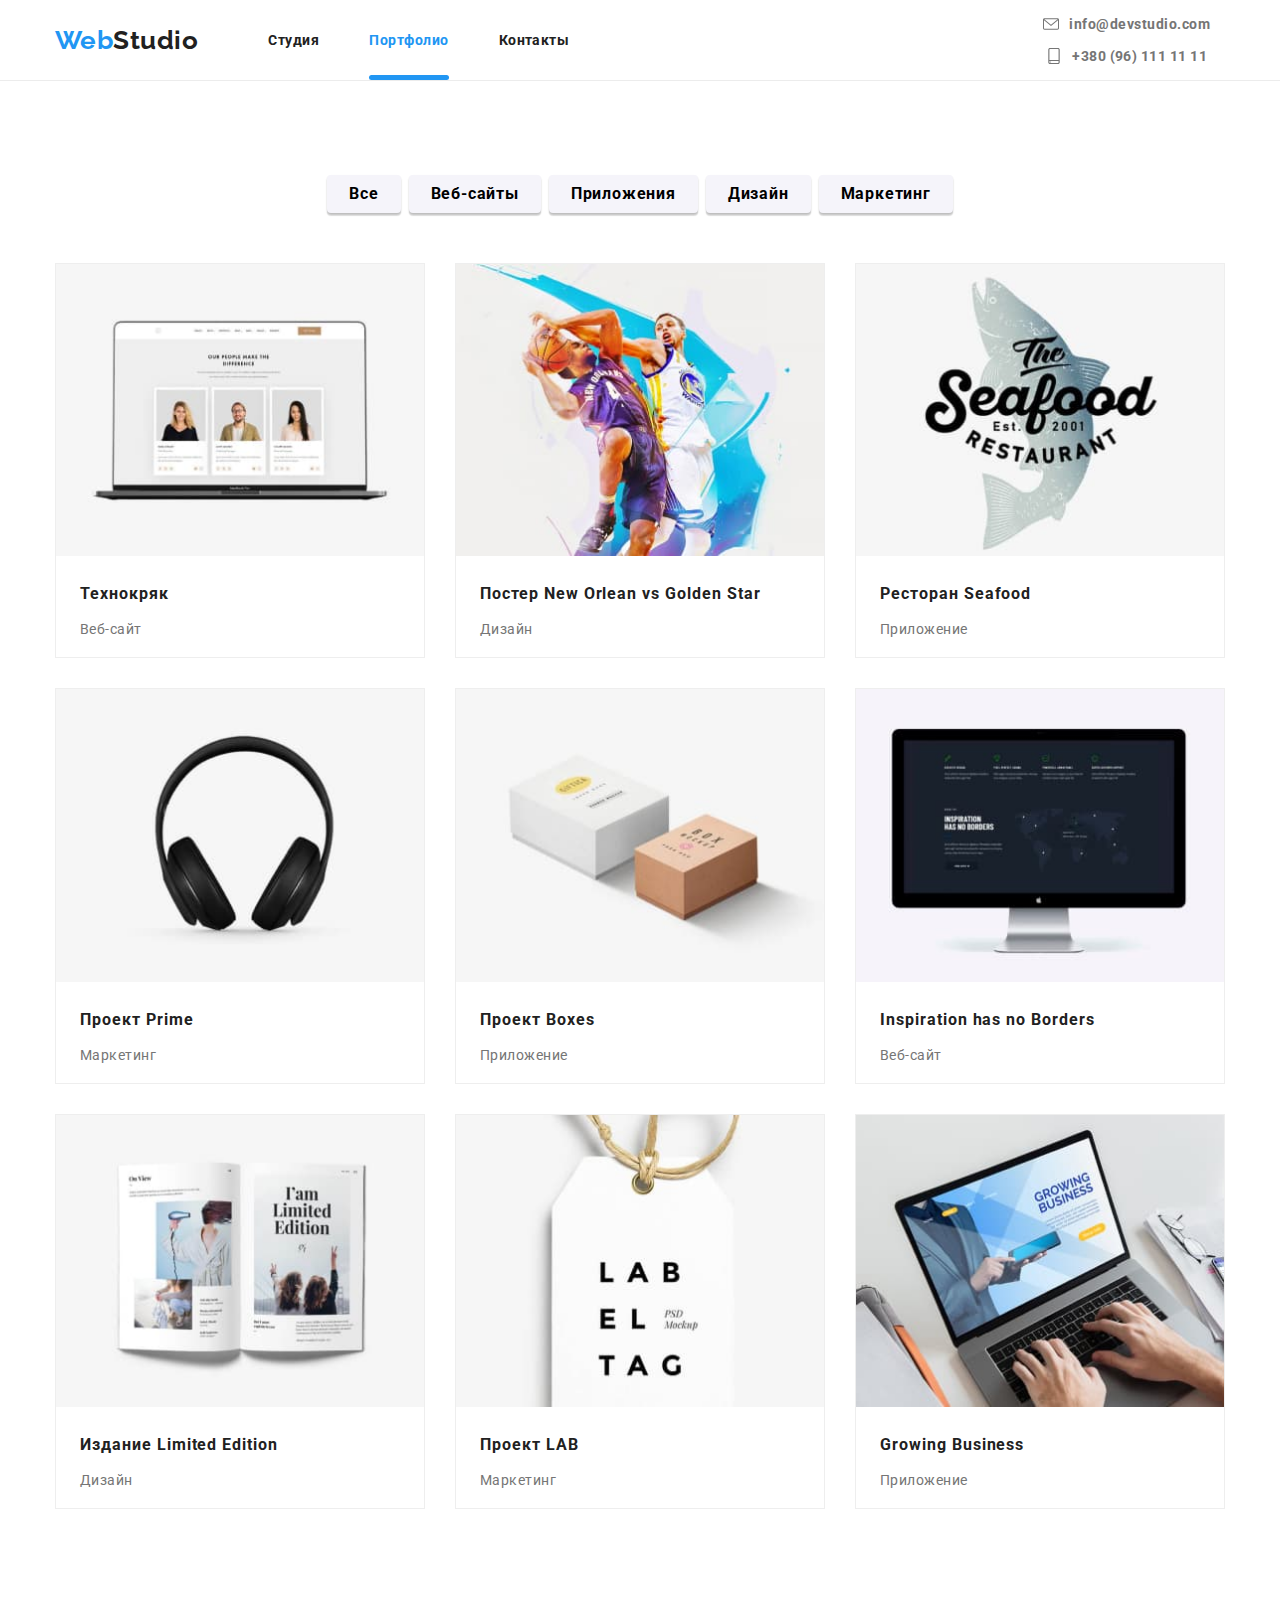
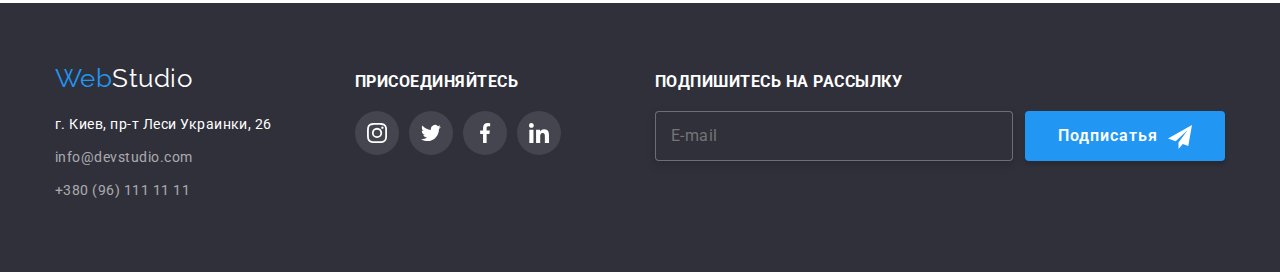
==== portfolio.html @ 786fae7a "footer done" ====
<!DOCTYPE html>
<html lang="ru">
<head>
    <meta charset="UTF-8">
    <meta name="viewport" content="width=device-width, initial-scale=1.0" />
    <link href="https://fonts.googleapis.com/css2?family=Roboto:wght@400;600&display=swap" rel="stylesheet">
    <link href="https://fonts.googleapis.com/css2?family=Raleway:wght@700&display=swap" rel="stylesheet">
    <link rel="stylesheet" href="./css/main.min.css">
    <title>Web Studio</title>
</head>

<body>
    <header>
        <div class="wrapper-in-header container">
            <nav class="top">
                <a class="logo" href="./index.html" aria-label="Главная страница"><span>Web</span> Studio</a>
                <div class="header-menu-wrapper">
                    <ul class="top-nav-ul">
                        <li><a href="./index.html" class="hover-effect menu-hover-underline">Студия</a></li>
                        <li><a href="#" class="active-page hover-effect">Портфолио</a></li>
                        <li><a href="#" class="hover-effect menu-hover-underline">Контакты</a></li>
                    </ul>
                    <address class="addres-header">
                        <ul class="contact">
                            <li>
                                <a href="mailto:info@devstudio.com" class="hover-effect" aria-label="e-mail">
                                    <svg class="address-icon">
                                        <use href="./images/sprite.svg#envelope"></use>
                                    </svg>
                                    <span>info@devstudio.com</span>
                                </a>
                            </li>
                            <li>
                                <a href="tel:+380961111111" class="hover-effect" aria-label="Телефон">
                                    <svg class="address-icon">
                                        <use href="./images/sprite.svg#smartphone"></use>
                                    </svg>
                                    <span>+380 (96) 111 11 11</span>
                                </a>
                            </li>
                        </ul>
                    </address>
                </div>
                <button class="menu-close">
                    <svg width="40" height="40" class="link-icon">
                        <use href="./images/sprite.svg#menu-burger-close"></use>
                    </svg>
                </button>
            </nav>
        </div>
    </header>
    <main>
        <section class="section portfolio">
            <div class="container">
                <h1 class="hidden-header-h">Портфолио</h1>
                <ul class="btn-group">
                    <li><button type="button">Все</button></li>
                    <li><button type="button">Веб-сайты</button></li>
                    <li><button type="button">Приложения</button></li>
                    <li><button type="button">Дизайн</button></li>
                    <li><button type="button">Маркетинг</button></li>
                </ul>
                <ul class="ul-portfolio">
                    <li class="portfolio-item">
                        <a href="#" class="portfolio-item-link" aria-label="Ноутбук Технокряк">
                            <div class="wrapper-for-img-hover-text">
                                <p class="hover-text">
                                    Технокряк это современная площадка распространения коронавируса.
                                    Компании используют эту платформу для цифрового шпионажа и атак
                                    на защищённые сервера конкурентов.
                                </p>
                                <img src="./images/portfolio/project1.jpg" alt="Ноутбук Технокряк">
                            </div>
                            <div class="wrapper-for-header-filter">
                                <h2 class="item-header">Технокряк</h2>
                                <p class="item-filter">Веб-сайт</p>
                            </div>
                        </a>
                    </li>
                    <li class="portfolio-item">
                        <a href="#" class="portfolio-item-link" aria-label="Постер Баскербол">
                            <div class="wrapper-for-img-hover-text">
                                <p class="hover-text">
                                    Технокряк это современная площадка распространения коронавируса.
                                    Компании используют эту платформу для цифрового шпионажа и атак
                                    на защищённые сервера конкурентов.
                                </p>
                                <img src="./images/portfolio/project2.jpg" alt="Постер Баскербол">
                            </div>
                            <div class="wrapper-for-header-filter">
                                <h2 class="item-header">Постер New Orlean vs Golden Star</h2>
                                <p class="item-filter">Дизайн</p>
                            </div>
                        </a>
                    </li>
                    <li class="portfolio-item">
                        <a href="#" class="portfolio-item-link" aria-label="Ресторан Seafood">
                            <div class="wrapper-for-img-hover-text">
                                <p class="hover-text">
                                    Технокряк это современная площадка распространения коронавируса.
                                    Компании используют эту платформу для цифрового шпионажа и атак
                                    на защищённые сервера конкурентов.
                                </p>
                                <img src="./images/portfolio/project3.jpg" alt="Лого Ресторана Seafood">
                            </div>
                            <div class="wrapper-for-header-filter">
                                <h2 class="item-header">Ресторан Seafood</h2>
                                <p class="item-filter">Приложение</p>
                            </div>
                        </a>
                    </li>
                    <li class="portfolio-item">
                        <a href="#" class="portfolio-item-link" aria-label="Проект Prime">
                            <div class="wrapper-for-img-hover-text">
                                <p class="hover-text">
                                    Технокряк это современная площадка распространения коронавируса.
                                    Компании используют эту платформу для цифрового шпионажа и атак
                                    на защищённые сервера конкурентов.
                                </p>
                                <img src="./images/portfolio/project4.jpg" alt="Наушники">
                            </div>
                            <div class="wrapper-for-header-filter">
                                <h2 class="item-header">Проект Prime</h2>
                                <p class="item-filter">Маркетинг</p>
                            </div>
                        </a>
                    </li>
                    <li class="portfolio-item">
                        <a href="#" class="portfolio-item-link" aria-label="Проект коробки">
                            <div class="wrapper-for-img-hover-text">
                                <p class="hover-text">
                                    Технокряк это современная площадка распространения коронавируса.
                                    Компании используют эту платформу для цифрового шпионажа и атак
                                    на защищённые сервера конкурентов.
                                </p>
                                <img src="./images/portfolio/project5.jpg" alt="Чудо коробки">
                            </div>
                            <div class="wrapper-for-header-filter">
                                <h2 class="item-header">Проект Boxes</h2>
                                <p class="item-filter">Приложение</p>
                            </div>
                        </a>
                    </li>
                    <li class="portfolio-item">
                        <a href="#" class="portfolio-item-link" aria-label="Веб-сайт">
                            <div class="wrapper-for-img-hover-text">
                                <p class="hover-text">
                                    Технокряк это современная площадка распространения коронавируса.
                                    Компании используют эту платформу для цифрового шпионажа и атак
                                    на защищённые сервера конкурентов.
                                </p>
                                <img src="./images/portfolio/project6.jpg" alt="Сайт на мониторе">
                            </div>
                            <div class="wrapper-for-header-filter">
                                <h2 class="item-header">Inspiration has no Borders</h2>
                                <p class="item-filter">Веб-сайт</p>
                            </div>
                        </a>
                    </li>
                    <li class="portfolio-item">
                        <a href="#" class="portfolio-item-link" aria-label="Дизайн">
                            <div class="wrapper-for-img-hover-text">
                                <p class="hover-text">
                                    Технокряк это современная площадка распространения коронавируса.
                                    Компании используют эту платформу для цифрового шпионажа и атак
                                    на защищённые сервера конкурентов.
                                </p>
                                <img src="./images/portfolio/project7.jpg" alt="Разворот книги с фантастическим дизайном">
                            </div>
                            <div class="wrapper-for-header-filter">
                                <h2 class="item-header">Издание Limited Edition</h2>
                                <p class="item-filter">Дизайн</p>
                            </div>
                        </a>
                    </li>
                    <li class="portfolio-item">
                        <a href="#" class="portfolio-item-link" aria-label="Маркетинг">
                            <div class="wrapper-for-img-hover-text">
                                <p class="hover-text">
                                    Технокряк это современная площадка распространения коронавируса.
                                    Компании используют эту платформу для цифрового шпионажа и атак
                                    на защищённые сервера конкурентов.
                                </p>
                                <img src="./images/portfolio/project8.jpg" alt="Прикольная лейба на шнурке">
                            </div>
                            <div class="wrapper-for-header-filter">
                                <h2 class="item-header">Проект LAB</h2>
                                <p class="item-filter">Маркетинг</p>
                            </div>
                        </a>
                    </li>
                    <li class="portfolio-item">
                        <a href="#" class="portfolio-item-link" aria-label="Приложение">
                            <div class="wrapper-for-img-hover-text">
                                <p class="hover-text">
                                    Технокряк это современная площадка распространения коронавируса.
                                    Компании используют эту платформу для цифрового шпионажа и атак
                                    на защищённые сервера конкурентов.
                                </p>
                                <img src="./images/portfolio/project9.jpg" alt="Приложение на ноутбуке">
                            </div>
                            <div class="wrapper-for-header-filter">
                                <h2 class="item-header">Growing Business</h2>
                                <p class="item-filter">Приложение</p>
                            </div>
                        </a>
                    </li>
                </ul>
            </div>
        </section>
    </main>
    <footer>
        <div class="wrapper-in-footer container">
            <div class="logo-and-contact">
                <a class="logo" href="./index.html" aria-label="Главная страница"><span>Web</span> Studio</a>
                <address class="addres-footer">
                    <ul>
                        <li>г. Киев, пр-т Леси Украинки, 26</li>
                        <li><a href="mailto:info@devstudio.com">info@devstudio.com</a></li>
                        <li><a href="tel:+380961111111">+380 (96) 111 11 11</a></li>
                    </ul>
                </address>
            </div>
            <div class="join">
                <b>ПРИСОЕДИНЯЙТЕСЬ</b>
                <ul class="social">
                    <li>
                        <a href="#" aria-label="Instagram">
                            <svg class="link-icon">
                                <use href="./images/sprite.svg#instagram"></use>
                            </svg>
                        </a>
                    </li>
                    <li>
                        <a href="#" aria-label="Twitter">
                            <svg class="link-icon">
                                <use href="./images/sprite.svg#twitter"></use>
                            </svg>
                        </a>
                    </li>
                    <li>
                        <a href="#" aria-label="Facebook">
                            <svg class="link-icon">
                                <use href="./images/sprite.svg#facebook"></use>
                            </svg>
                        </a>
                    </li>
                    <li>
                        <a href="#" aria-label="Linkedin">
                            <svg class="link-icon">
                                <use href="./images/sprite.svg#linkedin"></use>
                            </svg>
                        </a>
                    </li>
                </ul>
            </div>
            <div class="footer-subscribe">
                <b>ПОДПИШИТЕСЬ НА РАССЫЛКУ</b>
                <form action="#" class="footer-subscribe-form">
                    <label for="subscribe-email" class="footer-subscribe-label">
                        <input type="email" id="subscribe-email" name="footer-email" placeholder=" " class="footer-subscribe-input" />
                        <span class="footer-subscribe-form-span">E-mail</span>
                    </label>
                    <button type="submit" class="footer-subscribe-button">
                        <span>Подписатья</span>
                        <svg width="24" height="24">
                            <use href="./images/sprite.svg#footer-icon-send"></use>
                        </svg>
                    </button>
                </form>
            </div>

        </div>
    </footer>
</body>
</html>
---- css/main.min.css ----
/*! normalize.css v8.0.1 | MIT License | github.com/necolas/normalize.css */html{line-height:1.15;-webkit-text-size-adjust:100%}body{margin:0}main{display:block}h1{font-size:2em;margin:0.67em 0}hr{-webkit-box-sizing:content-box;box-sizing:content-box;height:0;overflow:visible}pre{font-family:monospace, monospace;font-size:1em}a{background-color:transparent}abbr[title]{border-bottom:none;text-decoration:underline;-webkit-text-decoration:underline dotted;text-decoration:underline dotted}b,strong{font-weight:bolder}code,kbd,samp{font-family:monospace, monospace;font-size:1em}small{font-size:80%}sub,sup{font-size:75%;line-height:0;position:relative;vertical-align:baseline}sub{bottom:-0.25em}sup{top:-0.5em}img{border-style:none}button,input,optgroup,select,textarea{font-family:inherit;font-size:100%;line-height:1.15;margin:0}button,input{overflow:visible}button,select{text-transform:none}button,[type="button"],[type="reset"],[type="submit"]{-webkit-appearance:button}button::-moz-focus-inner,[type="button"]::-moz-focus-inner,[type="reset"]::-moz-focus-inner,[type="submit"]::-moz-focus-inner{border-style:none;padding:0}button:-moz-focusring,[type="button"]:-moz-focusring,[type="reset"]:-moz-focusring,[type="submit"]:-moz-focusring{outline:1px dotted ButtonText}fieldset{padding:0.35em 0.75em 0.625em}legend{-webkit-box-sizing:border-box;box-sizing:border-box;color:inherit;display:table;max-width:100%;padding:0;white-space:normal}progress{vertical-align:baseline}textarea{overflow:auto}[type="checkbox"],[type="radio"]{-webkit-box-sizing:border-box;box-sizing:border-box;padding:0}[type="number"]::-webkit-inner-spin-button,[type="number"]::-webkit-outer-spin-button{height:auto}[type="search"]{-webkit-appearance:textfield;outline-offset:-2px}[type="search"]::-webkit-search-decoration{-webkit-appearance:none}::-webkit-file-upload-button{-webkit-appearance:button;font:inherit}details{display:block}summary{display:list-item}template{display:none}[hidden]{display:none}html{-webkit-box-sizing:border-box;box-sizing:border-box}*,*::before,*::after{-webkit-box-sizing:inherit;box-sizing:inherit}body{font-family:"Roboto",sans-serif;color:#212121;background-color:#fff;letter-spacing:0.03em}a{text-decoration:none}address{font-style:normal}ul{list-style-type:none;padding:0;margin:0}p,h2{margin:0}img{display:block;max-width:100%;height:auto}.section{margin:0 auto;padding-top:94px;padding-bottom:94px}@media screen and (max-width: 480px){.section{padding-top:60px;padding-bottom:60px}}.container{padding-left:15px;padding-right:15px;min-width:358px}@media (min-width: 481px){.container{margin:0 auto;max-width:1200px}}.index-no-border{border:0}.wrapper-in-footer,.footer-subscribe .footer-subscribe-form,.footer-subscribe-button,.modal-window,.modal-window-form,.benefits-list,.what-we-do .what-we-do-list,.our-team-list,.social,.clients-list,.btn-group,.ul-portfolio{display:-webkit-box;display:-ms-flexbox;display:flex;-ms-flex-wrap:wrap;flex-wrap:wrap;-webkit-box-pack:center;-ms-flex-pack:center;justify-content:center}.social{-webkit-box-pack:center;-ms-flex-pack:center;justify-content:center}.social li:not(:last-child){margin-right:10px}.social a{display:-webkit-box;display:-ms-flexbox;display:flex;-webkit-box-pack:center;-ms-flex-pack:center;justify-content:center;-webkit-box-align:center;-ms-flex-align:center;align-items:center;width:44px;height:44px;border-radius:50%;fill:#AFB1B8;-webkit-transition-duration:250ms;transition-duration:250ms;-webkit-transition-timing-function:cubic-bezier(0.4, 0, 0.2, 1);transition-timing-function:cubic-bezier(0.4, 0, 0.2, 1)}.social .link-icon{width:20px;height:20px}.social a:hover,.social a:focus{fill:#fff;background-color:#2196F3}.modal-input,.text{width:448px;border:1px solid rgba(33,33,33,0.2);border-radius:4px;cursor:pointer}.modal-input:focus,.text:focus{outline:none;border:1px solid #2196F3}.footer-subscribe-button,.modal-button-send,.hero button{display:-webkit-inline-box;display:-ms-inline-flexbox;display:inline-flex;-webkit-box-pack:center;-ms-flex-pack:center;justify-content:center;-webkit-box-align:center;-ms-flex-align:center;align-items:center;padding-top:10px;padding-bottom:10px;width:200px;height:50px;border:none;border-radius:4px;background-color:#2196F3;color:#fff;-webkit-box-shadow:0px 4px 4px rgba(0,0,0,0.15);box-shadow:0px 4px 4px rgba(0,0,0,0.15);cursor:pointer;font-size:16px;font-weight:600;line-height:1.9em;letter-spacing:0.06em;-webkit-transition-duration:250ms;transition-duration:250ms;-webkit-transition-timing-function:cubic-bezier(0.4, 0, 0.2, 1);transition-timing-function:cubic-bezier(0.4, 0, 0.2, 1);fill:#fff}.footer-subscribe-button:hover,.modal-button-send:hover,.hero button:hover,.footer-subscribe-button:focus,.modal-button-send:focus,.hero button:focus{fill:#212121;color:#212121;background-color:#fff}header{color:#212121;border-bottom:1px solid #ECECEC;font-size:14px}header li,header a{display:-webkit-box;display:-ms-flexbox;display:flex;-webkit-box-align:center;-ms-flex-align:center;align-items:center;font-weight:700;color:#212121}.wrapper-in-header{display:-webkit-box;display:-ms-flexbox;display:flex;padding-top:0;padding-bottom:0}.logo{font-family:"Raleway",sans-serif;font-size:24px;line-height:1.16em;color:#212121;text-decoration:none;margin-right:0}.logo span{color:#2196F3}@media screen and (min-width: 769px){.logo{margin-right:85px;font-size:26px}}.top{display:-webkit-box;display:-ms-flexbox;display:flex;position:relative;padding-top:16px;padding-bottom:16px;-webkit-box-flex:1;-ms-flex-positive:1;flex-grow:1}@media screen and (min-width: 769px){.top{padding:0;display:-webkit-box;display:-ms-flexbox;display:flex}}.header-menu-wrapper{display:-webkit-box;display:-ms-flexbox;display:flex;-webkit-box-orient:vertical;-webkit-box-direction:normal;-ms-flex-direction:column;flex-direction:column;position:absolute;top:100%;left:-15px;width:calc(100% + 30px);padding:60px;z-index:100;border-top:1px solid #ECECEC;background-color:#fff}@media screen and (min-width: 769px){.header-menu-wrapper{position:relative;top:0;padding:0;display:-webkit-box;display:-ms-flexbox;display:flex;-webkit-box-flex:1;-ms-flex-positive:1;flex-grow:1;-webkit-box-orient:horizontal;-webkit-box-direction:normal;-ms-flex-direction:row;flex-direction:row;border-top:none}}.top-nav-ul{display:-webkit-box;display:-ms-flexbox;display:flex;-webkit-box-orient:vertical;-webkit-box-direction:normal;-ms-flex-direction:column;flex-direction:column}.top-nav-ul li{-webkit-box-pack:center;-ms-flex-pack:center;justify-content:center;padding-top:20px;padding-bottom:20px}.top-nav-ul li a{padding-bottom:8px}.top-nav-ul li:first-child{padding-top:0}@media screen and (min-width: 769px){.top-nav-ul{-webkit-box-orient:horizontal;-webkit-box-direction:normal;-ms-flex-direction:row;flex-direction:row;-ms-flex-wrap:wrap;flex-wrap:wrap}.top-nav-ul li{padding-top:0;padding-bottom:0}.top-nav-ul li a{padding-bottom:0}.top-nav-ul li:not(:last-child){margin-right:50px}.top-nav-ul a{min-height:80px}}.addres-header a{display:-webkit-box;display:-ms-flexbox;display:flex;-webkit-box-pack:center;-ms-flex-pack:center;justify-content:center;height:100%;color:#757575;fill:#757575;-webkit-transition-duration:250ms;transition-duration:250ms;-webkit-transition-timing-function:cubic-bezier(0.4, 0, 0.2, 1);transition-timing-function:cubic-bezier(0.4, 0, 0.2, 1)}.addres-header .address-icon{width:16px;height:16px}.addres-header .contact{display:-webkit-box;display:-ms-flexbox;display:flex;-webkit-box-orient:vertical;-webkit-box-direction:normal;-ms-flex-direction:column;flex-direction:column}.addres-header .contact span{padding-left:10px}.addres-header .contact li{-webkit-box-pack:center;-ms-flex-pack:center;justify-content:center}.addres-header .contact li:not(:last-child){margin-bottom:16px}@media screen and (min-width: 769px){.addres-header{display:-webkit-box;display:-ms-flexbox;display:flex;-webkit-box-align:center;-ms-flex-align:center;align-items:center;margin-left:auto}.addres-header .address-icon{display:-webkit-box;display:-ms-flexbox;display:flex}}@media screen and (min-width: 1600px){.addres-header .contact{-webkit-box-orient:horizontal;-webkit-box-direction:normal;-ms-flex-direction:row;flex-direction:row;-webkit-box-align:center;-ms-flex-align:center;align-items:center}.addres-header .contact li:not(:last-child){margin-right:30px;margin-bottom:0}}.menu-close{display:-webkit-box;display:-ms-flexbox;display:flex;-webkit-box-pack:center;-ms-flex-pack:center;justify-content:center;-webkit-box-align:center;-ms-flex-align:center;align-items:center;margin-left:auto;border:none;padding:0;background-color:#fff}@media screen and (min-width: 769px){.menu-close{display:none}}.active-page{color:#2196F3}.hover-effect:hover,.hover-effect:focus{color:#2196F3;fill:#2196F3}.active-page{position:relative}.active-page::after{content:"";width:100%;display:block;position:absolute;bottom:0;height:5px;background-color:#2196F3;border-radius:3px;opacity:1;-webkit-transition-duration:250ms;transition-duration:250ms;-webkit-transition-timing-function:cubic-bezier(0.4, 0, 0.2, 1);transition-timing-function:cubic-bezier(0.4, 0, 0.2, 1)}.menu-hover-underline{position:relative}.menu-hover-underline::after{content:"";width:100%;display:block;position:absolute;bottom:0;height:5px;background-color:#2196F3;border-radius:3px;opacity:0;-webkit-transition-duration:250ms;transition-duration:250ms;-webkit-transition-timing-function:cubic-bezier(0.4, 0, 0.2, 1);transition-timing-function:cubic-bezier(0.4, 0, 0.2, 1)}.menu-hover-underline:hover::after,.menu-hover-underline:focus::after{opacity:1}footer{color:#fff;background-color:#2F303A;padding-top:60px;padding-bottom:60px;vertical-align:top}.wrapper-in-footer{-webkit-box-align:baseline;-ms-flex-align:baseline;align-items:baseline}.wrapper-in-footer .join b,.wrapper-in-footer .footer-subscribe b{display:block;margin-right:0;margin-bottom:20px}.logo-and-contact{margin-right:69px;width:231px}.logo-and-contact .logo{display:-webkit-box;display:-ms-flexbox;display:flex;color:#fff;margin-right:0;margin-bottom:20px}@media screen and (max-width: 480px){.logo-and-contact{display:-webkit-box;display:-ms-flexbox;display:flex;-webkit-box-orient:vertical;-webkit-box-direction:normal;-ms-flex-direction:column;flex-direction:column;-webkit-box-align:center;-ms-flex-align:center;align-items:center;width:100%;margin-right:0}}.addres-footer ul li{margin-bottom:9px;line-height:1.7em;font-size:14px}.addres-footer ul li a{font-style:normal;font-weight:400;color:rgba(255,255,255,0.6)}@media screen and (max-width: 480px){.addres-footer ul li{display:-webkit-box;display:-ms-flexbox;display:flex;-webkit-box-pack:center;-ms-flex-pack:center;justify-content:center}}@media screen and (max-width: 480px){.addres-footer{margin-bottom:60px}}.join{width:206px;margin-right:94px}.join .social a{fill:#fff;background-color:rgba(255,255,255,0.1)}.join .social a:hover{background-color:#2196F3}@media screen and (max-width: 480px){.join{display:-webkit-box;display:-ms-flexbox;display:flex;-webkit-box-orient:vertical;-webkit-box-direction:normal;-ms-flex-direction:column;flex-direction:column;-webkit-box-align:center;-ms-flex-align:center;align-items:center;margin-right:0;margin-bottom:60px}}.footer-subscribe{width:570px}.footer-subscribe .footer-subscribe-form{position:relative}@media screen and (max-width: 480px){.footer-subscribe{display:-webkit-box;display:-ms-flexbox;display:flex;-webkit-box-orient:vertical;-webkit-box-direction:normal;-ms-flex-direction:column;flex-direction:column;-webkit-box-align:center;-ms-flex-align:center;align-items:center}}.footer-subscribe-input{border-radius:4px;width:358px;height:50px;padding-left:15px;color:#fff;border:1px solid rgba(255,255,255,0.3);background-color:#2F303A;-webkit-filter:drop-shadow(0px 4px 4px rgba(0,0,0,0.15));filter:drop-shadow(0px 4px 4px rgba(0,0,0,0.15))}@media screen and (max-width: 480px){.footer-subscribe-input{width:100%}}.footer-subscribe-label{position:relative}@media screen and (max-width: 480px){.footer-subscribe-label{width:100%;margin-bottom:10px}}.footer-subscribe-form-span{position:absolute;left:16px;top:50%;-webkit-transform:translateY(-50%);transform:translateY(-50%);-webkit-transition-duration:250ms;transition-duration:250ms;-webkit-transition-timing-function:cubic-bezier(0.4, 0, 0.2, 1);transition-timing-function:cubic-bezier(0.4, 0, 0.2, 1);color:#757575}.footer-subscribe-input:focus+.footer-subscribe-form-span,.footer-subscribe-input:not(:placeholder-shown)+.footer-subscribe-form-span{opacity:0}.footer-subscribe-button{margin-left:12px}.footer-subscribe-button svg{margin-left:10px}@media screen and (max-width: 480px){.footer-subscribe-button{margin-left:0}}.backdrop{position:fixed;top:0;left:0;width:100%;height:100%;background-color:rgba(0,0,0,0.2);-webkit-transition-duration:250ms;transition-duration:250ms;z-index:200}.backdrop.is-hidden{visibility:hidden;opacity:0;pointer-events:none;-webkit-transform:scale(1.5);transform:scale(1.5)}.modal-window{position:relative;width:528px;min-height:581px;margin:0 auto;padding:40px;top:50%;-webkit-transform:translateY(-50%);transform:translateY(-50%);background-color:#fff;-webkit-box-shadow:0px 2px 1px rgba(0,0,0,0.2),0px 1px 1px rgba(0,0,0,0.14),0px 1px 3px rgba(0,0,0,0.12);box-shadow:0px 2px 1px rgba(0,0,0,0.2),0px 1px 1px rgba(0,0,0,0.14),0px 1px 3px rgba(0,0,0,0.12);border-radius:4px;-webkit-transition-duration:250ms;transition-duration:250ms;font-size:14px}@media screen and (max-width: 480px){.modal-window{width:100%;padding:50px}}.modal-window-form label{color:#757575;cursor:pointer}.modal-window-form svg{cursor:pointer}@media screen and (max-width: 480px){.modal-window-form{width:100%}}.close-modal{position:absolute;display:-webkit-box;display:-ms-flexbox;display:flex;-webkit-box-pack:center;-ms-flex-pack:center;justify-content:center;-webkit-box-align:center;-ms-flex-align:center;align-items:center;top:8px;right:8px;width:30px;height:30px;border:1px solid rgba(0,0,0,0.1);border-radius:50%;background-color:#fff;cursor:pointer;-webkit-transition-duration:250ms;transition-duration:250ms;-webkit-transition-timing-function:cubic-bezier(0.4, 0, 0.2, 1);transition-timing-function:cubic-bezier(0.4, 0, 0.2, 1)}.close-modal:hover,.close-modal:focus{fill:#2196F3}.modal-header{display:block;margin:0 auto 30px auto;font-size:20px;line-height:1.150em}.form-field{position:relative;margin-left:auto;margin-right:auto;margin-bottom:28px}.modal-input{height:40px;padding-left:42px}@media screen and (max-width: 480px){.modal-input{width:100%}}.text{height:120px;padding:12px 16px}.svg-for-input{position:absolute;display:-webkit-box;display:-ms-flexbox;display:flex;-webkit-box-pack:center;-ms-flex-pack:center;justify-content:center;-webkit-box-align:center;-ms-flex-align:center;align-items:center;left:16px;top:11px;width:18px;height:18px}.modal-input:focus ~ .svg-for-input{fill:#2196F3}.modal-label{position:absolute;top:13px;left:42px;-webkit-transition-duration:250ms;transition-duration:250ms}.modal-input:focus+.modal-label,.modal-input:not(:placeholder-shown)+.modal-label{top:-18px;left:16px;color:#2196F3}.form-comment{left:16px}.label-checkbox-agreement{display:-webkit-box;display:-ms-flexbox;display:flex;-webkit-box-align:center;-ms-flex-align:center;align-items:center;cursor:pointer}.input-checkbox-agreement{-webkit-appearance:none;-moz-appearance:none;appearance:none;position:absolute}.checkbox-icon{display:inline-block;width:16px;height:16px;margin-right:7px;border:2px solid black;border-radius:2px}.checkbox-icon:hover,input:focus+.checkbox-icon{background-color:#2196F3;border:none;border-radius:2px}.input-checkbox-agreement:checked+.checkbox-icon{background-color:#2196F3;border:none;background-image:url(../images/modal-svg/check.svg);border-radius:2px}.link-terms{position:relative;color:#2196F3}.link-terms::after{content:"";position:absolute;width:100%;bottom:0.07em;left:0;display:block;height:0.05em;background-color:#2196F3;-webkit-transition-duration:250ms;transition-duration:250ms;-webkit-transition-timing-function:cubic-bezier(0.4, 0, 0.2, 1);transition-timing-function:cubic-bezier(0.4, 0, 0.2, 1)}.link-terms:hover::after{opacity:0}.hero{display:-webkit-box;display:-ms-flexbox;display:flex;-webkit-box-pack:center;-ms-flex-pack:center;justify-content:center;-webkit-box-align:center;-ms-flex-align:center;align-items:center;margin:0 auto;height:600px;max-width:1600px;text-align:center;background-image:-webkit-gradient(linear, left top, right top, from(rgba(47,48,58,0.8)), to(rgba(47,48,58,0.8))),url("../images/hero/hero-image.jpg");background-image:linear-gradient(to right, rgba(47,48,58,0.8), rgba(47,48,58,0.8)),url("../images/hero/hero-image.jpg");background-position:center}.hero h1{margin-top:0;margin-bottom:30px;color:#fff;font-style:normal;font-weight:900;font-size:44px;line-height:1.36em;text-align:center;letter-spacing:0.06em;text-transform:uppercase}.hero button{-webkit-box-shadow:0px 4px 4px rgba(0,0,0,0.15);box-shadow:0px 4px 4px rgba(0,0,0,0.15)}.hidden-header-h{line-height:0;font-size:0}.benefits-list li{width:270px;text-align:left;margin-right:30px}.benefits-list li:last-child{margin-right:0}.benefits-list-item-header{margin-bottom:10px}.benefits-list-item-header::before{content:"";display:block;width:270px;height:120px;background-color:#F5F4FA;border-radius:4px;margin-bottom:30px;background-repeat:no-repeat;background-position:center}@media screen and (max-width: 480px){.benefits-list li{display:block;width:100%;margin-right:0;margin-bottom:30px}.benefits-list-item-header::before{width:100%}}.benefits-list li:nth-child(1) h3::before{background-image:url("../images/benefits-svg/antenna.svg")}.benefits-list li:nth-child(2) h3::before{background-image:url("../images/benefits-svg/clock.svg")}.benefits-list li:nth-child(3) h3::before{background-image:url("../images/benefits-svg/diagram.svg")}.benefits-list li:nth-child(4) h3::before{background-image:url("../images/benefits-svg/astronaut.svg")}.benefits-list p{font-style:normal;font-weight:400;font-size:14px;line-height:1.7em;color:#757575}.what-we-do.section{padding-top:0}.what-we-do .section-title{margin-bottom:50px;text-align:center}.what-we-do .what-we-do-list{-webkit-box-pack:center;-ms-flex-pack:center;justify-content:center}.what-we-do li{position:relative}.what-we-do li:not(:last-child){margin-right:30px}.what-we-do a{display:-webkit-box;display:-ms-flexbox;display:flex;-webkit-box-pack:center;-ms-flex-pack:center;justify-content:center;-webkit-box-align:center;-ms-flex-align:center;align-items:center;position:absolute;bottom:0;color:#fff;width:100%;height:70px;background-color:rgba(70,73,109,0.8)}.what-we-do a h3{margin:0;font-weight:600;font-size:14px;letter-spacing:0.1em;text-transform:uppercase}@media screen and (max-width: 1249px){.what-we-do{display:none}}.secondary-bg-color{background-color:#F5F4FA}.section-title{font-size:36px;line-height:1.17em}.our-team{text-align:center}.our-team-list{-webkit-box-pack:center;-ms-flex-pack:center;justify-content:center}.our-team h2{margin-bottom:50px}.our-team-member:last-child{margin-right:0}.our-team-member{display:-webkit-box;display:-ms-flexbox;display:flex;-webkit-box-orient:vertical;-webkit-box-direction:normal;-ms-flex-direction:column;flex-direction:column;-webkit-box-align:center;-ms-flex-align:center;align-items:center;margin-right:30px;padding-bottom:24px;background-color:#fff;width:270px;background:#fff;-webkit-box-shadow:0px 2px 1px rgba(0,0,0,0.2),0px 1px 1px rgba(0,0,0,0.14),0px 1px 3px rgba(0,0,0,0.12);box-shadow:0px 2px 1px rgba(0,0,0,0.2),0px 1px 1px rgba(0,0,0,0.14),0px 1px 3px rgba(0,0,0,0.12);border-radius:0px 0px 4px 4px}.our-team-member img{margin-bottom:30px}.our-team-member h3{margin-top:0;margin-bottom:10px}.our-team-member b{display:inline-block;margin-bottom:16px;font-style:normal;font-weight:400;font-size:16px;text-align:center;color:#757575}@media screen and (max-width: 480px){.our-team-member{margin-right:0;margin-bottom:30px;width:100%}.our-team-member img{display:block;max-width:100%}.our-team-member:last-child{margin-bottom:0}}.clients .section-title{text-align:center;margin-bottom:50px}.clients-list li{width:170px;height:90px;border:1px solid #AFB1B8;border-radius:4px}.clients-list li:hover,.clients-list li:focus-within{outline:none;border:1px solid #2196F3;-webkit-transition-duration:250ms;transition-duration:250ms;-webkit-transition-timing-function:cubic-bezier(0.4, 0, 0.2, 1);transition-timing-function:cubic-bezier(0.4, 0, 0.2, 1)}.clients-list li:not(:last-child){margin-right:30px}@media screen and (max-width: 480px){.clients-list li:not(:last-child){margin-right:0}.clients-list li{width:calc(50% - 30px)}.clients-list li:nth-child(odd){width:calc(50% - 30px);margin-right:30px}.clients-list li:nth-child(-n+4){margin-bottom:30px}}.client-icon{display:block}.client-list-item-link{display:-webkit-box;display:-ms-flexbox;display:flex;-webkit-box-pack:center;-ms-flex-pack:center;justify-content:center;-webkit-box-align:center;-ms-flex-align:center;align-items:center;width:100%;height:100%;outline:none}.client-list-item-link svg{fill:#AFB1B8;-webkit-transition-duration:250ms;transition-duration:250ms;-webkit-transition-timing-function:cubic-bezier(0.4, 0, 0.2, 1);transition-timing-function:cubic-bezier(0.4, 0, 0.2, 1)}.client-list-item-link:hover svg,.client-list-item-link:focus svg{fill:#2196F3}.btn-group{margin-bottom:50px;text-align:center;-webkit-box-pack:center;-ms-flex-pack:center;justify-content:center}.btn-group li:not(:last-child){margin-right:8px}.btn-group button{padding:6px 22px;font-size:16px;line-height:1.6em;background-color:#F5F4FA;font-weight:700;letter-spacing:0.05em;border:none;-webkit-box-shadow:0px 2px 2px rgba(0,0,0,0.12),0px 1px 2px rgba(0,0,0,0.08),0px 3px 1px rgba(0,0,0,0.1);box-shadow:0px 2px 2px rgba(0,0,0,0.12),0px 1px 2px rgba(0,0,0,0.08),0px 3px 1px rgba(0,0,0,0.1);border-radius:4px;outline:none;-webkit-transition-duration:250ms;transition-duration:250ms;-webkit-transition-timing-function:cubic-bezier(0.4, 0, 0.2, 1);transition-timing-function:cubic-bezier(0.4, 0, 0.2, 1)}.btn-group button:hover,.btn-group button:focus{background-color:#2196F3;color:#F5F4FA}.portfolio-item{width:370px;border:1px solid #eee;margin-right:30px;margin-bottom:30px;overflow:hidden;-webkit-transition-duration:250ms;transition-duration:250ms;-webkit-transition-timing-function:cubic-bezier(0.4, 0, 0.2, 1);transition-timing-function:cubic-bezier(0.4, 0, 0.2, 1)}.portfolio-item:hover,.portfolio-item:focus-within{-webkit-box-shadow:1px 4px 6px rgba(0,0,0,0.16),0px 4px 4px rgba(0,0,0,0.06),0px 1px 1px rgba(0,0,0,0.12);box-shadow:1px 4px 6px rgba(0,0,0,0.16),0px 4px 4px rgba(0,0,0,0.06),0px 1px 1px rgba(0,0,0,0.12)}.portfolio-item:nth-child(3n){margin-right:0}.portfolio-item:nth-last-child(-n+3){margin-bottom:0}.portfolio-item-link{display:block;position:relative;height:100%;outline:none}.portfolio-item-link:hover .hover-text,.portfolio-item-link:focus .hover-text{top:0}.wrapper-for-img-hover-text{position:relative;overflow:hidden;margin-bottom:20px}.wrapper-for-img-hover-text .hover-text{position:absolute;width:100%;height:100%;padding:63px 24px;background:rgba(33,150,243,0.9);color:#fff;font-weight:400;font-size:18px;line-height:1.556em;top:100%;-webkit-transition-property:top;transition-property:top;-webkit-transition-duration:250ms;transition-duration:250ms;-webkit-transition-timing-function:cubic-bezier(0.4, 0, 0.2, 1);transition-timing-function:cubic-bezier(0.4, 0, 0.2, 1)}.wrapper-for-header-filter{padding-left:24px;margin-bottom:20px;text-align:left}.item-header{margin-bottom:9px;color:#212121;font-style:normal;font-weight:700;font-size:16px;line-height:2.25em;letter-spacing:0.06em}.item-filter{color:#757575;font-style:normal;font-weight:400;font-size:14px}
/*# sourceMappingURL=main.min.css.map */
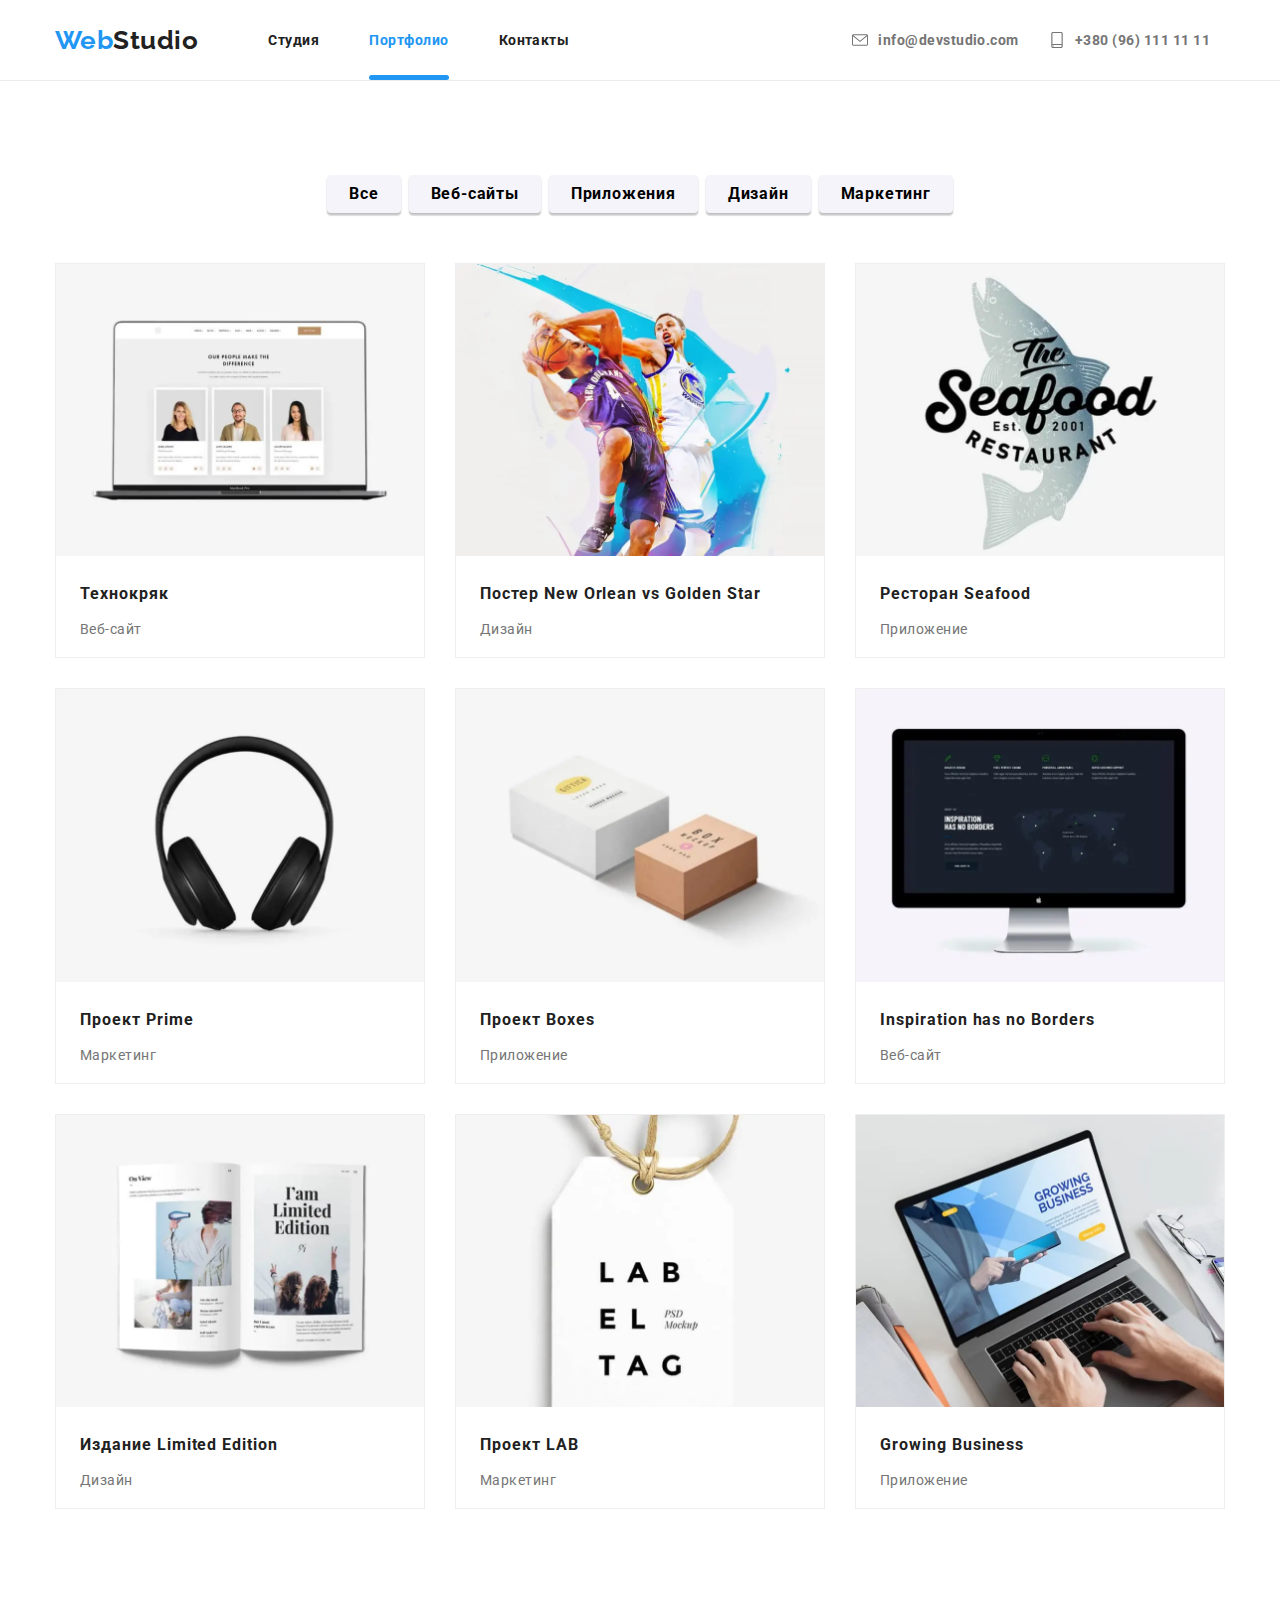
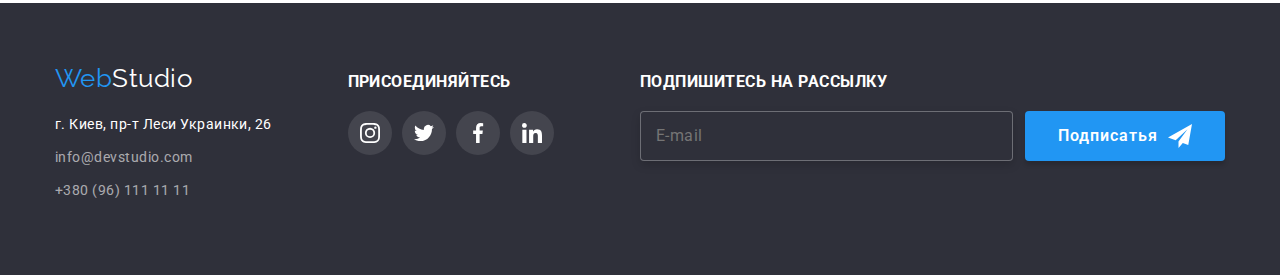
==== commit 2e73b32a: "full adaptive 1.0" ====
--- a/portfolio.html
+++ b/portfolio.html
@@ -14,7 +14,7 @@
         <div class="wrapper-in-header container">
             <nav class="top">
                 <a class="logo" href="./index.html" aria-label="Главная страница"><span>Web</span> Studio</a>
-                <div class="header-menu-wrapper">
+                <div class="header-menu-wrapper" data-menu aria-expanded="true">
                     <ul class="top-nav-ul">
                         <li><a href="./index.html" class="hover-effect menu-hover-underline">Студия</a></li>
                         <li><a href="#" class="active-page hover-effect">Портфолио</a></li>
@@ -41,9 +41,10 @@
                         </ul>
                     </address>
                 </div>
-                <button class="menu-close">
-                    <svg width="40" height="40" class="link-icon">
-                        <use href="./images/sprite.svg#menu-burger-close"></use>
+                <button type="button" class="menu-button is-open" data-menu-button>
+                    <svg width="40" height="40" class="link-icon" aria-label="Переключатель мобильного меню">
+                        <use class="icon-close" href="./images/sprite.svg#menu-burger-close"></use>
+                        <use class="icon-menu" href="./images/sprite.svg#menu-burger"></use>
                     </svg>
                 </button>
             </nav>
@@ -69,7 +70,61 @@
                                     Компании используют эту платформу для цифрового шпионажа и атак
                                     на защищённые сервера конкурентов.
                                 </p>
-                                <img src="./images/portfolio/project1.jpg" alt="Ноутбук Технокряк">
+                                <picture>
+                                    <source srcset="
+                                        ./images/adaptiv/mobile-portfolio-techckrack-1x-450.webp 450w,
+                                        ./images/adaptiv/mobile-portfolio-techckrack-2x-900.webp 900w,
+                                        ./images/adaptiv/mobile-portfolio-techckrack-3x-1350.webp 1350w
+                                        "
+                                            type="image/webp"
+                                            media="(max-width: 767px)"
+                                            sizes="100vw"
+                                    >
+                                    <source srcset="
+                                        ./images/adaptiv/desktop-portfolio-techckrack-1x-370.webp 370w,
+                                        ./images/adaptiv/desktop-portfolio-techckrack-2x-740.webp 740w,
+                                        ./images/adaptiv/desktop-portfolio-techckrack-3x-1110.webp 1110w
+                                        "
+                                            type="image/webp"
+                                            media="(min-width: 1200px)"
+                                            sizes="33vw"
+                                    >
+                                    <source srcset="
+                                        ./images/adaptiv/tablet-portfolio-techckrack-1x-354.webp 354w,
+                                        ./images/adaptiv/tablet-portfolio-techckrack-2x-708.webp 708w,
+                                        ./images/adaptiv/tablet-portfolio-techckrack-3x-1062.webp 1062w
+                                        "
+                                            type="image/webp"
+                                            media="(min-width: 768px)"
+                                            sizes="50vw"
+                                    >
+                                    <source srcset="
+                                        ./images/adaptiv/mobile-portfolio-techckrack-1x-450.jpg 450w,
+                                        ./images/adaptiv/mobile-portfolio-techckrack-2x-900.jpg 900w,
+                                        ./images/adaptiv/mobile-portfolio-techckrack-3x-1350.jpg 1350w
+                                        "
+                                            media="(max-width: 767px)"
+                                            sizes="100vw"
+                                    >
+                                    <source srcset="
+                                        ./images/adaptiv/desktop-portfolio-techckrack-1x-370.jpg 370w,
+                                        ./images/adaptiv/desktop-portfolio-techckrack-2x-740.jpg 740w,
+                                        ./images/adaptiv/desktop-portfolio-techckrack-3x-1110.jpg 1110w
+                                        "
+                                            media="(min-width: 1200px)"
+                                            sizes="33vw"
+                                    >
+                                    <source srcset="
+                                        ./images/adaptiv/tablet-portfolio-techckrack-1x-354.jpg 354w,
+                                        ./images/adaptiv/tablet-portfolio-techckrack-2x-708.jpg 708w,
+                                        ./images/adaptiv/tablet-portfolio-techckrack-3x-1062.jpg 1062w
+                                        "
+                                            media="(min-width: 768px)"
+                                            sizes="50vw"
+                                    >
+                                    <img src="./images/adaptiv/desktop-portfolio-techckrack-1x-370.jpg"
+                                    alt="Ноутбук Технокряк">
+                                </picture>
                             </div>
                             <div class="wrapper-for-header-filter">
                                 <h2 class="item-header">Технокряк</h2>
@@ -85,7 +140,61 @@
                                     Компании используют эту платформу для цифрового шпионажа и атак
                                     на защищённые сервера конкурентов.
                                 </p>
-                                <img src="./images/portfolio/project2.jpg" alt="Постер Баскербол">
+                                <picture>			
+                                    <source srcset="		
+                                        ./images/adaptiv/mobile-portfolio-poster-1x-450.webp 450w,	
+                                        ./images/adaptiv/mobile-portfolio-poster-2x-900.webp 900w,	
+                                        ./images/adaptiv/mobile-portfolio-poster-3x-1350.webp 1350w	
+                                        "
+                                            type="image/webp"	
+                                            media="(max-width: 767px)"
+                                            sizes="100vw"
+                                    >		
+                                    <source srcset="		
+                                        ./images/adaptiv/desktop-portfolio-poster-1x-370.webp 370w,	
+                                        ./images/adaptiv/desktop-portfolio-poster-2x-740.webp 740w,	
+                                        ./images/adaptiv/desktop-portfolio-poster-3x-1110.webp 1110w	
+                                        "
+                                            type="image/webp"	
+                                            media="(min-width: 1200px)"
+                                            sizes="33vw"
+                                    >		
+                                    <source srcset="		
+                                        ./images/adaptiv/tablet-portfolio-poster-1x-354.webp 354w,	
+                                        ./images/adaptiv/tablet-portfolio-poster-2x-708.webp 708w,	
+                                        ./images/adaptiv/tablet-portfolio-poster-3x-1062.webp 1062w	
+                                        "
+                                            type="image/webp"	
+                                            media="(min-width: 768px)"
+                                            sizes="50vw"
+                                    >		
+                                    <source srcset="		
+                                        ./images/adaptiv/mobile-portfolio-poster-1x-450.jpg 450w,	
+                                        ./images/adaptiv/mobile-portfolio-poster-2x-900.jpg 900w,	
+                                        ./images/adaptiv/mobile-portfolio-poster-3x-1350.jpg 1350w	
+                                        "
+                                            media="(max-width: 767px)"	
+                                            sizes="100vw"
+                                    >		
+                                    <source srcset="		
+                                        ./images/adaptiv/desktop-portfolio-poster-1x-370.jpg 370w,	
+                                        ./images/adaptiv/desktop-portfolio-poster-2x-740.jpg 740w,	
+                                        ./images/adaptiv/desktop-portfolio-poster-3x-1110.jpg 1110w	
+                                        "
+                                            media="(min-width: 1200px)"	
+                                            sizes="33vw"
+                                    >		
+                                    <source srcset="		
+                                        ./images/adaptiv/tablet-portfolio-poster-1x-354.jpg 354w,	
+                                        ./images/adaptiv/tablet-portfolio-poster-2x-708.jpg 708w,	
+                                        ./images/adaptiv/tablet-portfolio-poster-3x-1062.jpg 1062w	
+                                        "
+                                            media="(min-width: 768px)"	
+                                            sizes="50vw"
+                                    >		
+                                    <img src="./images/adaptiv/desktop-portfolio-poster-1x-370.jpg"		
+                                    alt="Постер Баскербол">		
+                                </picture>
                             </div>
                             <div class="wrapper-for-header-filter">
                                 <h2 class="item-header">Постер New Orlean vs Golden Star</h2>
@@ -101,7 +210,62 @@
                                     Компании используют эту платформу для цифрового шпионажа и атак
                                     на защищённые сервера конкурентов.
                                 </p>
-                                <img src="./images/portfolio/project3.jpg" alt="Лого Ресторана Seafood">
+                                <picture>
+                                    <source srcset="
+                                        ./images/adaptiv/mobile-portfolio-seafood-1x-450.webp 450w,
+                                        ./images/adaptiv/mobile-portfolio-seafood-2x-900.webp 900w,
+                                        ./images/adaptiv/mobile-portfolio-seafood-3x-1350.webp 1350w
+                                        "
+                                            type="image/webp"
+                                            media="(max-width: 767px)"
+                                            sizes="100vw"
+                                    >
+                                    <source srcset="
+                                        ./images/adaptiv/desktop-portfolio-seafood-1x-370.webp 370w,
+                                        ./images/adaptiv/desktop-portfolio-seafood-2x-740.webp 740w,
+                                        ./images/adaptiv/desktop-portfolio-seafood-3x-1110.webp 1110w
+                                        "
+                                            type="image/webp"
+                                            media="(min-width: 1200px)"
+                                            sizes="33vw"
+                                    >
+                                    <source srcset="
+                                        ./images/adaptiv/tablet-portfolio-seafood-1x-354.webp 354w,
+                                        ./images/adaptiv/tablet-portfolio-seafood-2x-708.webp 708w,
+                                        ./images/adaptiv/tablet-portfolio-seafood-3x-1062.webp 1062w
+                                        "
+                                            type="image/webp"
+                                            media="(min-width: 768px)"
+                                            sizes="50vw"
+                                    >
+                                    <source srcset="
+                                        ./images/adaptiv/mobile-portfolio-seafood-1x-450.jpg 450w,
+                                        ./images/adaptiv/mobile-portfolio-seafood-2x-900.jpg 900w,
+                                        ./images/adaptiv/mobile-portfolio-seafood-3x-1350.jpg 1350w
+                                        "
+                                            media="(max-width: 767px)"
+                                            sizes="100vw"
+                                    >
+                                    <source srcset="
+                                        ./images/adaptiv/desktop-portfolio-seafood-1x-370.jpg 370w,
+                                        ./images/adaptiv/desktop-portfolio-seafood-2x-740.jpg 740w,
+                                        ./images/adaptiv/desktop-portfolio-seafood-3x-1110.jpg 1110w
+                                        "
+                                            media="(min-width: 1200px)"
+                                            sizes="33vw"
+                                    >
+                                    <source srcset="
+                                        ./images/adaptiv/tablet-portfolio-seafood-1x-354.jpg 354w,
+                                        ./images/adaptiv/tablet-portfolio-seafood-2x-708.jpg 708w,
+                                        ./images/adaptiv/tablet-portfolio-seafood-3x-1062.jpg 1062w
+                                
+                                        "
+                                            media="(min-width: 768px)"
+                                            sizes="50vw"
+                                    >
+                                    <img src="./images/adaptiv/desktop-portfolio-seafood-1x-370.jpg"
+                                    alt="Лого Ресторана Seafood">
+                                </picture>
                             </div>
                             <div class="wrapper-for-header-filter">
                                 <h2 class="item-header">Ресторан Seafood</h2>
@@ -117,7 +281,61 @@
                                     Компании используют эту платформу для цифрового шпионажа и атак
                                     на защищённые сервера конкурентов.
                                 </p>
-                                <img src="./images/portfolio/project4.jpg" alt="Наушники">
+                                <picture>
+                                    <source srcset="
+                                        ./images/adaptiv/mobile-portfolio-prime-1x-450.webp 450w,
+                                        ./images/adaptiv/mobile-portfolio-prime-2x-900.webp 900w,
+                                        ./images/adaptiv/mobile-portfolio-prime-3x-1350.webp 1350w
+                                        "
+                                            type="image/webp"
+                                            media="(max-width: 767px)"
+                                            sizes="100vw"
+                                    >
+                                    <source srcset="
+                                        ./images/adaptiv/desktop-portfolio-prime-1x-370.webp 370w,
+                                        ./images/adaptiv/desktop-portfolio-prime-2x-740.webp 740w,
+                                        ./images/adaptiv/desktop-portfolio-prime-3x-1110.webp 1110w
+                                        "
+                                            type="image/webp"
+                                            media="(min-width: 1200px)"
+                                            sizes="33vw"
+                                    >
+                                    <source srcset="
+                                        ./images/adaptiv/tablet-portfolio-prime-1x-354.webp 354w,
+                                        ./images/adaptiv/tablet-portfolio-prime-2x-708.webp 708w,
+                                        ./images/adaptiv/tablet-portfolio-prime-3x-1062.webp 1062w
+                                        "
+                                            type="image/webp"
+                                            media="(min-width: 768px)"
+                                            sizes="50vw"
+                                    >
+                                    <source srcset="
+                                        ./images/adaptiv/mobile-portfolio-prime-1x-450.jpg 450w,
+                                        ./images/adaptiv/mobile-portfolio-prime-2x-900.jpg 900w,
+                                        ./images/adaptiv/mobile-portfolio-prime-3x-1350.jpg 1350w
+                                        "
+                                            media="(max-width: 767px)"
+                                            sizes="100vw"
+                                    >
+                                    <source srcset="
+                                        ./images/adaptiv/desktop-portfolio-prime-1x-370.jpg 370w,
+                                        ./images/adaptiv/desktop-portfolio-prime-2x-740.jpg 740w,
+                                        ./images/adaptiv/desktop-portfolio-prime-3x-1110.jpg 1110w
+                                        "
+                                            media="(min-width: 1200px)"
+                                            sizes="33vw"
+                                    >
+                                    <source srcset="
+                                        ./images/adaptiv/tablet-portfolio-prime-1x-354.jpg 354w,
+                                        ./images/adaptiv/tablet-portfolio-prime-2x-708.jpg 708w,
+                                        ./images/adaptiv/tablet-portfolio-prime-3x-1062.jpg 1062w
+                                        "
+                                            media="(min-width: 768px)"
+                                            sizes="50vw"
+                                    >
+                                    <img src="./images/adaptiv/desktop-portfolio-prime-1x-370.jpg"
+                                    alt="Наушники">
+                                </picture>
                             </div>
                             <div class="wrapper-for-header-filter">
                                 <h2 class="item-header">Проект Prime</h2>
@@ -133,7 +351,61 @@
                                     Компании используют эту платформу для цифрового шпионажа и атак
                                     на защищённые сервера конкурентов.
                                 </p>
-                                <img src="./images/portfolio/project5.jpg" alt="Чудо коробки">
+                                <picture>
+                                    <source srcset="
+                                            ./images/adaptiv/mobile-portfolio-boxes-1x-450.webp 450w,
+                                            ./images/adaptiv/mobile-portfolio-boxes-2x-900.webp 900w,
+                                            ./images/adaptiv/mobile-portfolio-boxes-3x-1350.webp 1350w
+                                        "
+                                            type="image/webp"
+                                            media="(max-width: 767px)"
+                                            sizes="100vw"
+                                    >
+                                    <source srcset="
+                                        ./images/adaptiv/desktop-portfolio-boxes-1x-370.webp 370w,
+                                        ./images/adaptiv/desktop-portfolio-boxes-2x-740.webp 740w,
+                                        ./images/adaptiv/desktop-portfolio-boxes-3x-1110.webp 1110w
+                                        "
+                                            type="image/webp"
+                                            media="(min-width: 1200px)"
+                                            sizes="33vw"
+                                    >
+                                    <source srcset="
+                                        ./images/adaptiv/tablet-portfolio-boxes-1x-354.webp 354w,
+                                        ./images/adaptiv/tablet-portfolio-boxes-2x-708.webp 708w,
+                                        ./images/adaptiv/tablet-portfolio-boxes-3x-1062.webp 1062w
+                                        "
+                                            type="image/webp"
+                                            media="(min-width: 768px)"
+                                            sizes="50vw"
+                                    >
+                                    <source srcset="
+                                        ./images/adaptiv/mobile-portfolio-boxes-1x-450.jpg 450w,
+                                        ./images/adaptiv/mobile-portfolio-boxes-2x-900.jpg 900w,
+                                        ./images/adaptiv/mobile-portfolio-boxes-3x-1350.jpg 1350w
+                                        "
+                                            media="(max-width: 767px)"
+                                            sizes="100vw"
+                                    >
+                                    <source srcset="
+                                        ./images/adaptiv/desktop-portfolio-boxes-1x-370.jpg 370w,
+                                        ./images/adaptiv/desktop-portfolio-boxes-2x-740.jpg 740w,
+                                        ./images/adaptiv/desktop-portfolio-boxes-3x-1110.jpg 1110w
+                                        "
+                                            media="(min-width: 1200px)"
+                                            sizes="33vw"
+                                    >
+                                    <source srcset="
+                                        ./images/adaptiv/tablet-portfolio-boxes-1x-354.jpg 354w,
+                                        ./images/adaptiv/tablet-portfolio-boxes-2x-708.jpg 708w,
+                                        ./images/adaptiv/tablet-portfolio-boxes-3x-1062.jpg 1062w
+                                        "
+                                            media="(min-width: 768px)"
+                                            sizes="50vw"
+                                    >
+                                    <img src="./images/adaptiv/desktop-portfolio-boxes-1x-370.jpg"
+                                    alt="Проект Boxes">
+                                </picture>
                             </div>
                             <div class="wrapper-for-header-filter">
                                 <h2 class="item-header">Проект Boxes</h2>
@@ -149,7 +421,61 @@
                                     Компании используют эту платформу для цифрового шпионажа и атак
                                     на защищённые сервера конкурентов.
                                 </p>
-                                <img src="./images/portfolio/project6.jpg" alt="Сайт на мониторе">
+                                <picture>
+                                    <source srcset="
+                                        ./images/adaptiv/mobile-portfolio-inspiration-1x-450.webp 450w,
+                                        ./images/adaptiv/mobile-portfolio-inspiration-2x-900.webp 900w,
+                                        ./images/adaptiv/mobile-portfolio-inspiration-3x-1350.webp 1350w
+                                        "
+                                            type="image/webp"
+                                            media="(max-width: 767px)"
+                                            sizes="100vw"
+                                    >
+                                    <source srcset="
+                                        ./images/adaptiv/desktop-portfolio-inspiration-1x-370.webp 370w,
+                                        ./images/adaptiv/desktop-portfolio-inspiration-2x-740.webp 740w,
+                                        ./images/adaptiv/desktop-portfolio-inspiration-3x-1110.webp 1110w
+                                        "
+                                            type="image/webp"
+                                            media="(min-width: 1200px)"
+                                            sizes="33vw"
+                                    >
+                                    <source srcset="
+                                        ./images/adaptiv/tablet-portfolio-inspiration-1x-354.webp 354w,
+                                        ./images/adaptiv/tablet-portfolio-inspiration-2x-708.webp 708w,
+                                        ./images/adaptiv/tablet-portfolio-inspiration-3x-1062.webp 1062w
+                                        "
+                                            type="image/webp"
+                                            media="(min-width: 768px)"
+                                            sizes="50vw"
+                                    >
+                                    <source srcset="
+                                        ./images/adaptiv/mobile-portfolio-inspiration-1x-450.jpg 450w,
+                                        ./images/adaptiv/mobile-portfolio-inspiration-2x-900.jpg 900w,
+                                        ./images/adaptiv/mobile-portfolio-inspiration-3x-1350.jpg 1350w
+                                        "
+                                            media="(max-width: 767px)"
+                                            sizes="100vw"
+                                    >
+                                    <source srcset="
+                                        ./images/adaptiv/desktop-portfolio-inspiration-1x-370.jpg 370w,
+                                        ./images/adaptiv/desktop-portfolio-inspiration-2x-740.jpg 740w,
+                                        ./images/adaptiv/desktop-portfolio-inspiration-3x-1110.jpg 1110w
+                                        "
+                                            media="(min-width: 1200px)"
+                                            sizes="33vw"
+                                    >
+                                    <source srcset="
+                                        ./images/adaptiv/tablet-portfolio-inspiration-1x-354.jpg 354w,
+                                        ./images/adaptiv/tablet-portfolio-inspiration-2x-708.jpg 708w,
+                                        ./images/adaptiv/tablet-portfolio-inspiration-3x-1062.jpg 1062w
+                                        "
+                                            media="(min-width: 768px)"
+                                            sizes="50vw"
+                                    >
+                                    <img src="./images/adaptiv/desktop-portfolio-inspiration-1x-370.jpg"
+                                    alt="Сайт на мониторе">
+                                </picture>
                             </div>
                             <div class="wrapper-for-header-filter">
                                 <h2 class="item-header">Inspiration has no Borders</h2>
@@ -165,7 +491,61 @@
                                     Компании используют эту платформу для цифрового шпионажа и атак
                                     на защищённые сервера конкурентов.
                                 </p>
-                                <img src="./images/portfolio/project7.jpg" alt="Разворот книги с фантастическим дизайном">
+                                <picture>			
+                                    <source srcset="		
+                                        ./images/adaptiv/mobile-portfolio-limited-1x-450.webp 450w,	
+                                        ./images/adaptiv/mobile-portfolio-limited-2x-900.webp 900w,	
+                                        ./images/adaptiv/mobile-portfolio-limited-3x-1350.webp 1350w	
+                                        "
+                                            type="image/webp"	
+                                            media="(max-width: 767px)"
+                                            sizes="100vw"
+                                    >		
+                                    <source srcset="		
+                                        ./images/adaptiv/desktop-portfolio-limited-1x-370.webp 370w,	
+                                        ./images/adaptiv/desktop-portfolio-limited-2x-740.webp 740w,	
+                                        ./images/adaptiv/desktop-portfolio-limited-3x-1110.webp 1110w	
+                                        "
+                                            type="image/webp"	
+                                            media="(min-width: 1200px)"
+                                            sizes="33vw"
+                                    >		
+                                    <source srcset="		
+                                        ./images/adaptiv/tablet-portfolio-limited-1x-354.webp 354w,	
+                                        ./images/adaptiv/tablet-portfolio-limited-2x-708.webp 708w,	
+                                        ./images/adaptiv/tablet-portfolio-limited-3x-1062.webp 1062w	
+                                        "
+                                            type="image/webp"	
+                                            media="(min-width: 768px)"
+                                            sizes="50vw"
+                                    >		
+                                    <source srcset="		
+                                        ./images/adaptiv/mobile-portfolio-limited-1x-450.jpg 450w,	
+                                        ./images/adaptiv/mobile-portfolio-limited-2x-900.jpg 900w,	
+                                        ./images/adaptiv/mobile-portfolio-limited-3x-1350.jpg 1350w	
+                                        "
+                                            media="(max-width: 767px)"	
+                                            sizes="100vw"
+                                    >		
+                                    <source srcset="		
+                                        ./images/adaptiv/desktop-portfolio-limited-1x-370.jpg 370w,	
+                                        ./images/adaptiv/desktop-portfolio-limited-2x-740.jpg 740w,	
+                                        ./images/adaptiv/desktop-portfolio-limited-3x-1110.jpg 1110w	
+                                        "
+                                            media="(min-width: 1200px)"	
+                                            sizes="33vw"
+                                    >		
+                                    <source srcset="		
+                                        ./images/adaptiv/tablet-portfolio-limited-1x-354.jpg 354w,	
+                                        ./images/adaptiv/tablet-portfolio-limited-2x-708.jpg 708w,	
+                                        ./images/adaptiv/tablet-portfolio-limited-3x-1062.jpg 1062w	
+                                        "
+                                            media="(min-width: 768px)"	
+                                            sizes="50vw"
+                                    >		
+                                    <img src="./images/adaptiv/desktop-portfolio-limited-1x-370.jpg"		
+                                    alt="Разворот книги с фантастическим дизайном">		
+                                </picture>	
                             </div>
                             <div class="wrapper-for-header-filter">
                                 <h2 class="item-header">Издание Limited Edition</h2>
@@ -181,7 +561,61 @@
                                     Компании используют эту платформу для цифрового шпионажа и атак
                                     на защищённые сервера конкурентов.
                                 </p>
-                                <img src="./images/portfolio/project8.jpg" alt="Прикольная лейба на шнурке">
+                                <picture>
+                                    <source srcset="
+                                        ./images/adaptiv/mobile-portfolio-lab-1x-450.webp 450w,
+                                        ./images/adaptiv/mobile-portfolio-lab-2x-900.webp 900w,
+                                        ./images/adaptiv/mobile-portfolio-lab-3x-1350.webp 1350w
+                                        "
+                                            type="image/webp"
+                                            media="(max-width: 767px)"
+                                            sizes="100vw"
+                                    >
+                                    <source srcset="
+                                        ./images/adaptiv/desktop-portfolio-lab-1x-370.webp 370w,
+                                        ./images/adaptiv/desktop-portfolio-lab-2x-740.webp 740w,
+                                        ./images/adaptiv/desktop-portfolio-lab-3x-1110.webp 1110w
+                                        "
+                                            type="image/webp"
+                                            media="(min-width: 1200px)"
+                                            sizes="33vw"
+                                    >
+                                    <source srcset="
+                                        ./images/adaptiv/tablet-portfolio-lab-1x-354.webp 354w,
+                                        ./images/adaptiv/tablet-portfolio-lab-2x-708.webp 708w,
+                                        ./images/adaptiv/tablet-portfolio-lab-3x-1062.webp 1062w
+                                        "
+                                            type="image/webp"
+                                            media="(min-width: 768px)"
+                                            sizes="50vw"
+                                    >
+                                    <source srcset="
+                                        ./images/adaptiv/mobile-portfolio-lab-1x-450.jpg 450w,
+                                        ./images/adaptiv/mobile-portfolio-lab-2x-900.jpg 900w,
+                                        ./images/adaptiv/mobile-portfolio-lab-3x-1350.jpg 1350w
+                                        "
+                                            media="(max-width: 767px)"
+                                            sizes="100vw"
+                                    >
+                                    <source srcset="
+                                        ./images/adaptiv/desktop-portfolio-lab-1x-370.jpg 370w,
+                                        ./images/adaptiv/desktop-portfolio-lab-2x-740.jpg 740w,
+                                        ./images/adaptiv/desktop-portfolio-lab-3x-1110.jpg 1110w
+                                        "
+                                            media="(min-width: 1200px)"
+                                            sizes="33vw"
+                                    >
+                                    <source srcset="
+                                        ./images/adaptiv/tablet-portfolio-lab-1x-354.jpg 354w,
+                                        ./images/adaptiv/tablet-portfolio-lab-2x-708.jpg 708w,
+                                        ./images/adaptiv/tablet-portfolio-lab-3x-1062.jpg 1062w
+                                        "
+                                            media="(min-width: 768px)"
+                                            sizes="50vw"
+                                    >
+                                    <img src="./images/adaptiv/desktop-portfolio-lab-1x-370.jpg"
+                                    alt="Прикольная лейба на шнурке">
+                                </picture>
                             </div>
                             <div class="wrapper-for-header-filter">
                                 <h2 class="item-header">Проект LAB</h2>
@@ -197,7 +631,61 @@
                                     Компании используют эту платформу для цифрового шпионажа и атак
                                     на защищённые сервера конкурентов.
                                 </p>
-                                <img src="./images/portfolio/project9.jpg" alt="Приложение на ноутбуке">
+                                <picture>
+                                    <source srcset="
+                                        ./images/adaptiv/mobile-portfolio-growing-1x-450.webp 450w,
+                                        ./images/adaptiv/mobile-portfolio-growing-2x-900.webp 900w,
+                                        ./images/adaptiv/mobile-portfolio-growing-3x-1350.webp 1350w
+                                        "
+                                            type="image/webp"
+                                            media="(max-width: 767px)"
+                                            sizes="100vw"
+                                    >
+                                    <source srcset="
+                                        ./images/adaptiv/desktop-portfolio-growing-1x-370.webp 370w,
+                                        ./images/adaptiv/desktop-portfolio-growing-2x-740.webp 740w,
+                                        ./images/adaptiv/desktop-portfolio-growing-3x-1110.webp 1110w
+                                        "
+                                            type="image/webp"
+                                            media="(min-width: 1200px)"
+                                            sizes="33vw"
+                                    >
+                                    <source srcset="
+                                        ./images/adaptiv/tablet-portfolio-growing-1x-354.webp 354w,
+                                        ./images/adaptiv/tablet-portfolio-growing-2x-708.webp 708w,
+                                        ./images/adaptiv/tablet-portfolio-growing-3x-1062.webp 1062w
+                                        "
+                                            type="image/webp"
+                                            media="(min-width: 768px)"
+                                            sizes="50vw"
+                                    >
+                                    <source srcset="
+                                        ./images/adaptiv/mobile-portfolio-growing-1x-450.jpg 450w,
+                                        ./images/adaptiv/mobile-portfolio-growing-2x-900.jpg 900w,
+                                        ./images/adaptiv/mobile-portfolio-growing-3x-1350.jpg 1350w
+                                        "
+                                            media="(max-width: 767px)"
+                                            sizes="100vw"
+                                    >
+                                    <source srcset="
+                                        ./images/adaptiv/desktop-portfolio-growing-1x-370.jpg 370w,
+                                        ./images/adaptiv/desktop-portfolio-growing-2x-740.jpg 740w,
+                                        ./images/adaptiv/desktop-portfolio-growing-3x-1110.jpg 1110w
+                                        "
+                                            media="(min-width: 1200px)"
+                                            sizes="33vw"
+                                    >
+                                    <source srcset="
+                                        ./images/adaptiv/tablet-portfolio-growing-1x-354.jpg 354w,
+                                        ./images/adaptiv/tablet-portfolio-growing-2x-708.jpg 708w,
+                                        ./images/adaptiv/tablet-portfolio-growing-3x-1062.jpg 1062w
+                                        "
+                                            media="(min-width: 768px)"
+                                            sizes="50vw"
+                                    >
+                                    <img src="./images/adaptiv/desktop-portfolio-growing-1x-370.jpg"
+                                    alt="Приложение на ноутбуке">
+                                </picture>
                             </div>
                             <div class="wrapper-for-header-filter">
                                 <h2 class="item-header">Growing Business</h2>
@@ -269,8 +757,8 @@
                     </button>
                 </form>
             </div>
-
         </div>
     </footer>
+    <script src="./js/burger.js"></script>
 </body>
 </html>--- a/css/main.min.css
+++ b/css/main.min.css
@@ -1,2 +1,2 @@
-/*! normalize.css v8.0.1 | MIT License | github.com/necolas/normalize.css */html{line-height:1.15;-webkit-text-size-adjust:100%}body{margin:0}main{display:block}h1{font-size:2em;margin:0.67em 0}hr{-webkit-box-sizing:content-box;box-sizing:content-box;height:0;overflow:visible}pre{font-family:monospace, monospace;font-size:1em}a{background-color:transparent}abbr[title]{border-bottom:none;text-decoration:underline;-webkit-text-decoration:underline dotted;text-decoration:underline dotted}b,strong{font-weight:bolder}code,kbd,samp{font-family:monospace, monospace;font-size:1em}small{font-size:80%}sub,sup{font-size:75%;line-height:0;position:relative;vertical-align:baseline}sub{bottom:-0.25em}sup{top:-0.5em}img{border-style:none}button,input,optgroup,select,textarea{font-family:inherit;font-size:100%;line-height:1.15;margin:0}button,input{overflow:visible}button,select{text-transform:none}button,[type="button"],[type="reset"],[type="submit"]{-webkit-appearance:button}button::-moz-focus-inner,[type="button"]::-moz-focus-inner,[type="reset"]::-moz-focus-inner,[type="submit"]::-moz-focus-inner{border-style:none;padding:0}button:-moz-focusring,[type="button"]:-moz-focusring,[type="reset"]:-moz-focusring,[type="submit"]:-moz-focusring{outline:1px dotted ButtonText}fieldset{padding:0.35em 0.75em 0.625em}legend{-webkit-box-sizing:border-box;box-sizing:border-box;color:inherit;display:table;max-width:100%;padding:0;white-space:normal}progress{vertical-align:baseline}textarea{overflow:auto}[type="checkbox"],[type="radio"]{-webkit-box-sizing:border-box;box-sizing:border-box;padding:0}[type="number"]::-webkit-inner-spin-button,[type="number"]::-webkit-outer-spin-button{height:auto}[type="search"]{-webkit-appearance:textfield;outline-offset:-2px}[type="search"]::-webkit-search-decoration{-webkit-appearance:none}::-webkit-file-upload-button{-webkit-appearance:button;font:inherit}details{display:block}summary{display:list-item}template{display:none}[hidden]{display:none}html{-webkit-box-sizing:border-box;box-sizing:border-box}*,*::before,*::after{-webkit-box-sizing:inherit;box-sizing:inherit}body{font-family:"Roboto",sans-serif;color:#212121;background-color:#fff;letter-spacing:0.03em}a{text-decoration:none}address{font-style:normal}ul{list-style-type:none;padding:0;margin:0}p,h2{margin:0}img{display:block;max-width:100%;height:auto}.section{margin:0 auto;padding-top:94px;padding-bottom:94px}@media screen and (max-width: 480px){.section{padding-top:60px;padding-bottom:60px}}.container{padding-left:15px;padding-right:15px;min-width:358px}@media (min-width: 481px){.container{margin:0 auto;max-width:1200px}}.index-no-border{border:0}.wrapper-in-footer,.footer-subscribe .footer-subscribe-form,.footer-subscribe-button,.modal-window,.modal-window-form,.benefits-list,.what-we-do .what-we-do-list,.our-team-list,.social,.clients-list,.btn-group,.ul-portfolio{display:-webkit-box;display:-ms-flexbox;display:flex;-ms-flex-wrap:wrap;flex-wrap:wrap;-webkit-box-pack:center;-ms-flex-pack:center;justify-content:center}.social{-webkit-box-pack:center;-ms-flex-pack:center;justify-content:center}.social li:not(:last-child){margin-right:10px}.social a{display:-webkit-box;display:-ms-flexbox;display:flex;-webkit-box-pack:center;-ms-flex-pack:center;justify-content:center;-webkit-box-align:center;-ms-flex-align:center;align-items:center;width:44px;height:44px;border-radius:50%;fill:#AFB1B8;-webkit-transition-duration:250ms;transition-duration:250ms;-webkit-transition-timing-function:cubic-bezier(0.4, 0, 0.2, 1);transition-timing-function:cubic-bezier(0.4, 0, 0.2, 1)}.social .link-icon{width:20px;height:20px}.social a:hover,.social a:focus{fill:#fff;background-color:#2196F3}.modal-input,.text{width:448px;border:1px solid rgba(33,33,33,0.2);border-radius:4px;cursor:pointer}.modal-input:focus,.text:focus{outline:none;border:1px solid #2196F3}.footer-subscribe-button,.modal-button-send,.hero button{display:-webkit-inline-box;display:-ms-inline-flexbox;display:inline-flex;-webkit-box-pack:center;-ms-flex-pack:center;justify-content:center;-webkit-box-align:center;-ms-flex-align:center;align-items:center;padding-top:10px;padding-bottom:10px;width:200px;height:50px;border:none;border-radius:4px;background-color:#2196F3;color:#fff;-webkit-box-shadow:0px 4px 4px rgba(0,0,0,0.15);box-shadow:0px 4px 4px rgba(0,0,0,0.15);cursor:pointer;font-size:16px;font-weight:600;line-height:1.9em;letter-spacing:0.06em;-webkit-transition-duration:250ms;transition-duration:250ms;-webkit-transition-timing-function:cubic-bezier(0.4, 0, 0.2, 1);transition-timing-function:cubic-bezier(0.4, 0, 0.2, 1);fill:#fff}.footer-subscribe-button:hover,.modal-button-send:hover,.hero button:hover,.footer-subscribe-button:focus,.modal-button-send:focus,.hero button:focus{fill:#212121;color:#212121;background-color:#fff}header{color:#212121;border-bottom:1px solid #ECECEC;font-size:14px}header li,header a{display:-webkit-box;display:-ms-flexbox;display:flex;-webkit-box-align:center;-ms-flex-align:center;align-items:center;font-weight:700;color:#212121}.wrapper-in-header{display:-webkit-box;display:-ms-flexbox;display:flex;padding-top:0;padding-bottom:0}.logo{font-family:"Raleway",sans-serif;font-size:24px;line-height:1.16em;color:#212121;text-decoration:none;margin-right:0}.logo span{color:#2196F3}@media screen and (min-width: 769px){.logo{margin-right:85px;font-size:26px}}.top{display:-webkit-box;display:-ms-flexbox;display:flex;position:relative;padding-top:16px;padding-bottom:16px;-webkit-box-flex:1;-ms-flex-positive:1;flex-grow:1}@media screen and (min-width: 769px){.top{padding:0;display:-webkit-box;display:-ms-flexbox;display:flex}}.header-menu-wrapper{display:-webkit-box;display:-ms-flexbox;display:flex;-webkit-box-orient:vertical;-webkit-box-direction:normal;-ms-flex-direction:column;flex-direction:column;position:absolute;top:100%;left:-15px;width:calc(100% + 30px);padding:60px;z-index:100;border-top:1px solid #ECECEC;background-color:#fff}@media screen and (min-width: 769px){.header-menu-wrapper{position:relative;top:0;padding:0;display:-webkit-box;display:-ms-flexbox;display:flex;-webkit-box-flex:1;-ms-flex-positive:1;flex-grow:1;-webkit-box-orient:horizontal;-webkit-box-direction:normal;-ms-flex-direction:row;flex-direction:row;border-top:none}}.top-nav-ul{display:-webkit-box;display:-ms-flexbox;display:flex;-webkit-box-orient:vertical;-webkit-box-direction:normal;-ms-flex-direction:column;flex-direction:column}.top-nav-ul li{-webkit-box-pack:center;-ms-flex-pack:center;justify-content:center;padding-top:20px;padding-bottom:20px}.top-nav-ul li a{padding-bottom:8px}.top-nav-ul li:first-child{padding-top:0}@media screen and (min-width: 769px){.top-nav-ul{-webkit-box-orient:horizontal;-webkit-box-direction:normal;-ms-flex-direction:row;flex-direction:row;-ms-flex-wrap:wrap;flex-wrap:wrap}.top-nav-ul li{padding-top:0;padding-bottom:0}.top-nav-ul li a{padding-bottom:0}.top-nav-ul li:not(:last-child){margin-right:50px}.top-nav-ul a{min-height:80px}}.addres-header a{display:-webkit-box;display:-ms-flexbox;display:flex;-webkit-box-pack:center;-ms-flex-pack:center;justify-content:center;height:100%;color:#757575;fill:#757575;-webkit-transition-duration:250ms;transition-duration:250ms;-webkit-transition-timing-function:cubic-bezier(0.4, 0, 0.2, 1);transition-timing-function:cubic-bezier(0.4, 0, 0.2, 1)}.addres-header .address-icon{width:16px;height:16px}.addres-header .contact{display:-webkit-box;display:-ms-flexbox;display:flex;-webkit-box-orient:vertical;-webkit-box-direction:normal;-ms-flex-direction:column;flex-direction:column}.addres-header .contact span{padding-left:10px}.addres-header .contact li{-webkit-box-pack:center;-ms-flex-pack:center;justify-content:center}.addres-header .contact li:not(:last-child){margin-bottom:16px}@media screen and (min-width: 769px){.addres-header{display:-webkit-box;display:-ms-flexbox;display:flex;-webkit-box-align:center;-ms-flex-align:center;align-items:center;margin-left:auto}.addres-header .address-icon{display:-webkit-box;display:-ms-flexbox;display:flex}}@media screen and (min-width: 1600px){.addres-header .contact{-webkit-box-orient:horizontal;-webkit-box-direction:normal;-ms-flex-direction:row;flex-direction:row;-webkit-box-align:center;-ms-flex-align:center;align-items:center}.addres-header .contact li:not(:last-child){margin-right:30px;margin-bottom:0}}.menu-close{display:-webkit-box;display:-ms-flexbox;display:flex;-webkit-box-pack:center;-ms-flex-pack:center;justify-content:center;-webkit-box-align:center;-ms-flex-align:center;align-items:center;margin-left:auto;border:none;padding:0;background-color:#fff}@media screen and (min-width: 769px){.menu-close{display:none}}.active-page{color:#2196F3}.hover-effect:hover,.hover-effect:focus{color:#2196F3;fill:#2196F3}.active-page{position:relative}.active-page::after{content:"";width:100%;display:block;position:absolute;bottom:0;height:5px;background-color:#2196F3;border-radius:3px;opacity:1;-webkit-transition-duration:250ms;transition-duration:250ms;-webkit-transition-timing-function:cubic-bezier(0.4, 0, 0.2, 1);transition-timing-function:cubic-bezier(0.4, 0, 0.2, 1)}.menu-hover-underline{position:relative}.menu-hover-underline::after{content:"";width:100%;display:block;position:absolute;bottom:0;height:5px;background-color:#2196F3;border-radius:3px;opacity:0;-webkit-transition-duration:250ms;transition-duration:250ms;-webkit-transition-timing-function:cubic-bezier(0.4, 0, 0.2, 1);transition-timing-function:cubic-bezier(0.4, 0, 0.2, 1)}.menu-hover-underline:hover::after,.menu-hover-underline:focus::after{opacity:1}footer{color:#fff;background-color:#2F303A;padding-top:60px;padding-bottom:60px;vertical-align:top}.wrapper-in-footer{-webkit-box-align:baseline;-ms-flex-align:baseline;align-items:baseline}.wrapper-in-footer .join b,.wrapper-in-footer .footer-subscribe b{display:block;margin-right:0;margin-bottom:20px}.logo-and-contact{margin-right:69px;width:231px}.logo-and-contact .logo{display:-webkit-box;display:-ms-flexbox;display:flex;color:#fff;margin-right:0;margin-bottom:20px}@media screen and (max-width: 480px){.logo-and-contact{display:-webkit-box;display:-ms-flexbox;display:flex;-webkit-box-orient:vertical;-webkit-box-direction:normal;-ms-flex-direction:column;flex-direction:column;-webkit-box-align:center;-ms-flex-align:center;align-items:center;width:100%;margin-right:0}}.addres-footer ul li{margin-bottom:9px;line-height:1.7em;font-size:14px}.addres-footer ul li a{font-style:normal;font-weight:400;color:rgba(255,255,255,0.6)}@media screen and (max-width: 480px){.addres-footer ul li{display:-webkit-box;display:-ms-flexbox;display:flex;-webkit-box-pack:center;-ms-flex-pack:center;justify-content:center}}@media screen and (max-width: 480px){.addres-footer{margin-bottom:60px}}.join{width:206px;margin-right:94px}.join .social a{fill:#fff;background-color:rgba(255,255,255,0.1)}.join .social a:hover{background-color:#2196F3}@media screen and (max-width: 480px){.join{display:-webkit-box;display:-ms-flexbox;display:flex;-webkit-box-orient:vertical;-webkit-box-direction:normal;-ms-flex-direction:column;flex-direction:column;-webkit-box-align:center;-ms-flex-align:center;align-items:center;margin-right:0;margin-bottom:60px}}.footer-subscribe{width:570px}.footer-subscribe .footer-subscribe-form{position:relative}@media screen and (max-width: 480px){.footer-subscribe{display:-webkit-box;display:-ms-flexbox;display:flex;-webkit-box-orient:vertical;-webkit-box-direction:normal;-ms-flex-direction:column;flex-direction:column;-webkit-box-align:center;-ms-flex-align:center;align-items:center}}.footer-subscribe-input{border-radius:4px;width:358px;height:50px;padding-left:15px;color:#fff;border:1px solid rgba(255,255,255,0.3);background-color:#2F303A;-webkit-filter:drop-shadow(0px 4px 4px rgba(0,0,0,0.15));filter:drop-shadow(0px 4px 4px rgba(0,0,0,0.15))}@media screen and (max-width: 480px){.footer-subscribe-input{width:100%}}.footer-subscribe-label{position:relative}@media screen and (max-width: 480px){.footer-subscribe-label{width:100%;margin-bottom:10px}}.footer-subscribe-form-span{position:absolute;left:16px;top:50%;-webkit-transform:translateY(-50%);transform:translateY(-50%);-webkit-transition-duration:250ms;transition-duration:250ms;-webkit-transition-timing-function:cubic-bezier(0.4, 0, 0.2, 1);transition-timing-function:cubic-bezier(0.4, 0, 0.2, 1);color:#757575}.footer-subscribe-input:focus+.footer-subscribe-form-span,.footer-subscribe-input:not(:placeholder-shown)+.footer-subscribe-form-span{opacity:0}.footer-subscribe-button{margin-left:12px}.footer-subscribe-button svg{margin-left:10px}@media screen and (max-width: 480px){.footer-subscribe-button{margin-left:0}}.backdrop{position:fixed;top:0;left:0;width:100%;height:100%;background-color:rgba(0,0,0,0.2);-webkit-transition-duration:250ms;transition-duration:250ms;z-index:200}.backdrop.is-hidden{visibility:hidden;opacity:0;pointer-events:none;-webkit-transform:scale(1.5);transform:scale(1.5)}.modal-window{position:relative;width:528px;min-height:581px;margin:0 auto;padding:40px;top:50%;-webkit-transform:translateY(-50%);transform:translateY(-50%);background-color:#fff;-webkit-box-shadow:0px 2px 1px rgba(0,0,0,0.2),0px 1px 1px rgba(0,0,0,0.14),0px 1px 3px rgba(0,0,0,0.12);box-shadow:0px 2px 1px rgba(0,0,0,0.2),0px 1px 1px rgba(0,0,0,0.14),0px 1px 3px rgba(0,0,0,0.12);border-radius:4px;-webkit-transition-duration:250ms;transition-duration:250ms;font-size:14px}@media screen and (max-width: 480px){.modal-window{width:100%;padding:50px}}.modal-window-form label{color:#757575;cursor:pointer}.modal-window-form svg{cursor:pointer}@media screen and (max-width: 480px){.modal-window-form{width:100%}}.close-modal{position:absolute;display:-webkit-box;display:-ms-flexbox;display:flex;-webkit-box-pack:center;-ms-flex-pack:center;justify-content:center;-webkit-box-align:center;-ms-flex-align:center;align-items:center;top:8px;right:8px;width:30px;height:30px;border:1px solid rgba(0,0,0,0.1);border-radius:50%;background-color:#fff;cursor:pointer;-webkit-transition-duration:250ms;transition-duration:250ms;-webkit-transition-timing-function:cubic-bezier(0.4, 0, 0.2, 1);transition-timing-function:cubic-bezier(0.4, 0, 0.2, 1)}.close-modal:hover,.close-modal:focus{fill:#2196F3}.modal-header{display:block;margin:0 auto 30px auto;font-size:20px;line-height:1.150em}.form-field{position:relative;margin-left:auto;margin-right:auto;margin-bottom:28px}.modal-input{height:40px;padding-left:42px}@media screen and (max-width: 480px){.modal-input{width:100%}}.text{height:120px;padding:12px 16px}.svg-for-input{position:absolute;display:-webkit-box;display:-ms-flexbox;display:flex;-webkit-box-pack:center;-ms-flex-pack:center;justify-content:center;-webkit-box-align:center;-ms-flex-align:center;align-items:center;left:16px;top:11px;width:18px;height:18px}.modal-input:focus ~ .svg-for-input{fill:#2196F3}.modal-label{position:absolute;top:13px;left:42px;-webkit-transition-duration:250ms;transition-duration:250ms}.modal-input:focus+.modal-label,.modal-input:not(:placeholder-shown)+.modal-label{top:-18px;left:16px;color:#2196F3}.form-comment{left:16px}.label-checkbox-agreement{display:-webkit-box;display:-ms-flexbox;display:flex;-webkit-box-align:center;-ms-flex-align:center;align-items:center;cursor:pointer}.input-checkbox-agreement{-webkit-appearance:none;-moz-appearance:none;appearance:none;position:absolute}.checkbox-icon{display:inline-block;width:16px;height:16px;margin-right:7px;border:2px solid black;border-radius:2px}.checkbox-icon:hover,input:focus+.checkbox-icon{background-color:#2196F3;border:none;border-radius:2px}.input-checkbox-agreement:checked+.checkbox-icon{background-color:#2196F3;border:none;background-image:url(../images/modal-svg/check.svg);border-radius:2px}.link-terms{position:relative;color:#2196F3}.link-terms::after{content:"";position:absolute;width:100%;bottom:0.07em;left:0;display:block;height:0.05em;background-color:#2196F3;-webkit-transition-duration:250ms;transition-duration:250ms;-webkit-transition-timing-function:cubic-bezier(0.4, 0, 0.2, 1);transition-timing-function:cubic-bezier(0.4, 0, 0.2, 1)}.link-terms:hover::after{opacity:0}.hero{display:-webkit-box;display:-ms-flexbox;display:flex;-webkit-box-pack:center;-ms-flex-pack:center;justify-content:center;-webkit-box-align:center;-ms-flex-align:center;align-items:center;margin:0 auto;height:600px;max-width:1600px;text-align:center;background-image:-webkit-gradient(linear, left top, right top, from(rgba(47,48,58,0.8)), to(rgba(47,48,58,0.8))),url("../images/hero/hero-image.jpg");background-image:linear-gradient(to right, rgba(47,48,58,0.8), rgba(47,48,58,0.8)),url("../images/hero/hero-image.jpg");background-position:center}.hero h1{margin-top:0;margin-bottom:30px;color:#fff;font-style:normal;font-weight:900;font-size:44px;line-height:1.36em;text-align:center;letter-spacing:0.06em;text-transform:uppercase}.hero button{-webkit-box-shadow:0px 4px 4px rgba(0,0,0,0.15);box-shadow:0px 4px 4px rgba(0,0,0,0.15)}.hidden-header-h{line-height:0;font-size:0}.benefits-list li{width:270px;text-align:left;margin-right:30px}.benefits-list li:last-child{margin-right:0}.benefits-list-item-header{margin-bottom:10px}.benefits-list-item-header::before{content:"";display:block;width:270px;height:120px;background-color:#F5F4FA;border-radius:4px;margin-bottom:30px;background-repeat:no-repeat;background-position:center}@media screen and (max-width: 480px){.benefits-list li{display:block;width:100%;margin-right:0;margin-bottom:30px}.benefits-list-item-header::before{width:100%}}.benefits-list li:nth-child(1) h3::before{background-image:url("../images/benefits-svg/antenna.svg")}.benefits-list li:nth-child(2) h3::before{background-image:url("../images/benefits-svg/clock.svg")}.benefits-list li:nth-child(3) h3::before{background-image:url("../images/benefits-svg/diagram.svg")}.benefits-list li:nth-child(4) h3::before{background-image:url("../images/benefits-svg/astronaut.svg")}.benefits-list p{font-style:normal;font-weight:400;font-size:14px;line-height:1.7em;color:#757575}.what-we-do.section{padding-top:0}.what-we-do .section-title{margin-bottom:50px;text-align:center}.what-we-do .what-we-do-list{-webkit-box-pack:center;-ms-flex-pack:center;justify-content:center}.what-we-do li{position:relative}.what-we-do li:not(:last-child){margin-right:30px}.what-we-do a{display:-webkit-box;display:-ms-flexbox;display:flex;-webkit-box-pack:center;-ms-flex-pack:center;justify-content:center;-webkit-box-align:center;-ms-flex-align:center;align-items:center;position:absolute;bottom:0;color:#fff;width:100%;height:70px;background-color:rgba(70,73,109,0.8)}.what-we-do a h3{margin:0;font-weight:600;font-size:14px;letter-spacing:0.1em;text-transform:uppercase}@media screen and (max-width: 1249px){.what-we-do{display:none}}.secondary-bg-color{background-color:#F5F4FA}.section-title{font-size:36px;line-height:1.17em}.our-team{text-align:center}.our-team-list{-webkit-box-pack:center;-ms-flex-pack:center;justify-content:center}.our-team h2{margin-bottom:50px}.our-team-member:last-child{margin-right:0}.our-team-member{display:-webkit-box;display:-ms-flexbox;display:flex;-webkit-box-orient:vertical;-webkit-box-direction:normal;-ms-flex-direction:column;flex-direction:column;-webkit-box-align:center;-ms-flex-align:center;align-items:center;margin-right:30px;padding-bottom:24px;background-color:#fff;width:270px;background:#fff;-webkit-box-shadow:0px 2px 1px rgba(0,0,0,0.2),0px 1px 1px rgba(0,0,0,0.14),0px 1px 3px rgba(0,0,0,0.12);box-shadow:0px 2px 1px rgba(0,0,0,0.2),0px 1px 1px rgba(0,0,0,0.14),0px 1px 3px rgba(0,0,0,0.12);border-radius:0px 0px 4px 4px}.our-team-member img{margin-bottom:30px}.our-team-member h3{margin-top:0;margin-bottom:10px}.our-team-member b{display:inline-block;margin-bottom:16px;font-style:normal;font-weight:400;font-size:16px;text-align:center;color:#757575}@media screen and (max-width: 480px){.our-team-member{margin-right:0;margin-bottom:30px;width:100%}.our-team-member img{display:block;max-width:100%}.our-team-member:last-child{margin-bottom:0}}.clients .section-title{text-align:center;margin-bottom:50px}.clients-list li{width:170px;height:90px;border:1px solid #AFB1B8;border-radius:4px}.clients-list li:hover,.clients-list li:focus-within{outline:none;border:1px solid #2196F3;-webkit-transition-duration:250ms;transition-duration:250ms;-webkit-transition-timing-function:cubic-bezier(0.4, 0, 0.2, 1);transition-timing-function:cubic-bezier(0.4, 0, 0.2, 1)}.clients-list li:not(:last-child){margin-right:30px}@media screen and (max-width: 480px){.clients-list li:not(:last-child){margin-right:0}.clients-list li{width:calc(50% - 30px)}.clients-list li:nth-child(odd){width:calc(50% - 30px);margin-right:30px}.clients-list li:nth-child(-n+4){margin-bottom:30px}}.client-icon{display:block}.client-list-item-link{display:-webkit-box;display:-ms-flexbox;display:flex;-webkit-box-pack:center;-ms-flex-pack:center;justify-content:center;-webkit-box-align:center;-ms-flex-align:center;align-items:center;width:100%;height:100%;outline:none}.client-list-item-link svg{fill:#AFB1B8;-webkit-transition-duration:250ms;transition-duration:250ms;-webkit-transition-timing-function:cubic-bezier(0.4, 0, 0.2, 1);transition-timing-function:cubic-bezier(0.4, 0, 0.2, 1)}.client-list-item-link:hover svg,.client-list-item-link:focus svg{fill:#2196F3}.btn-group{margin-bottom:50px;text-align:center;-webkit-box-pack:center;-ms-flex-pack:center;justify-content:center}.btn-group li:not(:last-child){margin-right:8px}.btn-group button{padding:6px 22px;font-size:16px;line-height:1.6em;background-color:#F5F4FA;font-weight:700;letter-spacing:0.05em;border:none;-webkit-box-shadow:0px 2px 2px rgba(0,0,0,0.12),0px 1px 2px rgba(0,0,0,0.08),0px 3px 1px rgba(0,0,0,0.1);box-shadow:0px 2px 2px rgba(0,0,0,0.12),0px 1px 2px rgba(0,0,0,0.08),0px 3px 1px rgba(0,0,0,0.1);border-radius:4px;outline:none;-webkit-transition-duration:250ms;transition-duration:250ms;-webkit-transition-timing-function:cubic-bezier(0.4, 0, 0.2, 1);transition-timing-function:cubic-bezier(0.4, 0, 0.2, 1)}.btn-group button:hover,.btn-group button:focus{background-color:#2196F3;color:#F5F4FA}.portfolio-item{width:370px;border:1px solid #eee;margin-right:30px;margin-bottom:30px;overflow:hidden;-webkit-transition-duration:250ms;transition-duration:250ms;-webkit-transition-timing-function:cubic-bezier(0.4, 0, 0.2, 1);transition-timing-function:cubic-bezier(0.4, 0, 0.2, 1)}.portfolio-item:hover,.portfolio-item:focus-within{-webkit-box-shadow:1px 4px 6px rgba(0,0,0,0.16),0px 4px 4px rgba(0,0,0,0.06),0px 1px 1px rgba(0,0,0,0.12);box-shadow:1px 4px 6px rgba(0,0,0,0.16),0px 4px 4px rgba(0,0,0,0.06),0px 1px 1px rgba(0,0,0,0.12)}.portfolio-item:nth-child(3n){margin-right:0}.portfolio-item:nth-last-child(-n+3){margin-bottom:0}.portfolio-item-link{display:block;position:relative;height:100%;outline:none}.portfolio-item-link:hover .hover-text,.portfolio-item-link:focus .hover-text{top:0}.wrapper-for-img-hover-text{position:relative;overflow:hidden;margin-bottom:20px}.wrapper-for-img-hover-text .hover-text{position:absolute;width:100%;height:100%;padding:63px 24px;background:rgba(33,150,243,0.9);color:#fff;font-weight:400;font-size:18px;line-height:1.556em;top:100%;-webkit-transition-property:top;transition-property:top;-webkit-transition-duration:250ms;transition-duration:250ms;-webkit-transition-timing-function:cubic-bezier(0.4, 0, 0.2, 1);transition-timing-function:cubic-bezier(0.4, 0, 0.2, 1)}.wrapper-for-header-filter{padding-left:24px;margin-bottom:20px;text-align:left}.item-header{margin-bottom:9px;color:#212121;font-style:normal;font-weight:700;font-size:16px;line-height:2.25em;letter-spacing:0.06em}.item-filter{color:#757575;font-style:normal;font-weight:400;font-size:14px}
+/*! normalize.css v8.0.1 | MIT License | github.com/necolas/normalize.css */html{line-height:1.15;-webkit-text-size-adjust:100%}body{margin:0}main{display:block}h1{font-size:2em;margin:0.67em 0}hr{box-sizing:content-box;height:0;overflow:visible}pre{font-family:monospace, monospace;font-size:1em}a{background-color:transparent}abbr[title]{border-bottom:none;text-decoration:underline;text-decoration:underline dotted}b,strong{font-weight:bolder}code,kbd,samp{font-family:monospace, monospace;font-size:1em}small{font-size:80%}sub,sup{font-size:75%;line-height:0;position:relative;vertical-align:baseline}sub{bottom:-0.25em}sup{top:-0.5em}img{border-style:none}button,input,optgroup,select,textarea{font-family:inherit;font-size:100%;line-height:1.15;margin:0}button,input{overflow:visible}button,select{text-transform:none}button,[type="button"],[type="reset"],[type="submit"]{-webkit-appearance:button}button::-moz-focus-inner,[type="button"]::-moz-focus-inner,[type="reset"]::-moz-focus-inner,[type="submit"]::-moz-focus-inner{border-style:none;padding:0}button:-moz-focusring,[type="button"]:-moz-focusring,[type="reset"]:-moz-focusring,[type="submit"]:-moz-focusring{outline:1px dotted ButtonText}fieldset{padding:0.35em 0.75em 0.625em}legend{box-sizing:border-box;color:inherit;display:table;max-width:100%;padding:0;white-space:normal}progress{vertical-align:baseline}textarea{overflow:auto}[type="checkbox"],[type="radio"]{box-sizing:border-box;padding:0}[type="number"]::-webkit-inner-spin-button,[type="number"]::-webkit-outer-spin-button{height:auto}[type="search"]{-webkit-appearance:textfield;outline-offset:-2px}[type="search"]::-webkit-search-decoration{-webkit-appearance:none}::-webkit-file-upload-button{-webkit-appearance:button;font:inherit}details{display:block}summary{display:list-item}template{display:none}[hidden]{display:none}html{box-sizing:border-box}*,*::before,*::after{box-sizing:inherit}body{font-family:"Roboto",sans-serif;color:#212121;background-color:#fff;letter-spacing:0.03em}a{text-decoration:none}address{font-style:normal}ul{list-style-type:none;padding:0;margin:0}p,h2{margin:0}img{display:block;max-width:100%;height:auto}.section{margin:0 auto;padding-top:94px;padding-bottom:94px}@media screen and (max-width: 480px){.section{padding-top:60px;padding-bottom:60px}}.container{padding-left:15px;padding-right:15px;min-width:358px;margin:0 auto}@media (min-width: 481px){.container{width:480px}}@media screen and (min-width: 768px){.container{width:768px}}@media screen and (min-width: 1200px){.container{width:1200px}}.index-no-border{border:0}.modal-window,.benefits-list,.what-we-do .what-we-do-list,.our-team-list,.social,.clients-list,.btn-group,.ul-portfolio{display:flex;flex-wrap:wrap;justify-content:center}.social{justify-content:center}.social li:not(:last-child){margin-right:10px}.social a{display:flex;justify-content:center;align-items:center;width:44px;height:44px;border-radius:50%;fill:#AFB1B8;transition-duration:250ms;transition-timing-function:cubic-bezier(0.4, 0, 0.2, 1)}.social .link-icon{width:20px;height:20px}.social a:hover,.social a:focus{fill:#fff;background-color:#2196F3}.modal-input{width:448px;border:1px solid rgba(33,33,33,0.2);border-radius:4px;cursor:pointer}.modal-input:focus{outline:none;border:1px solid #2196F3}.footer-subscribe-button,.modal-button-send,.hero button{display:flex;justify-content:center;align-items:center;padding:10px;width:200px;height:50px;border:none;border-radius:4px;background-color:#2196F3;color:#fff;box-shadow:0px 4px 4px rgba(0,0,0,0.15);cursor:pointer;font-size:16px;font-weight:600;line-height:1.9em;letter-spacing:0.06em;transition-duration:250ms;transition-timing-function:cubic-bezier(0.4, 0, 0.2, 1);fill:#fff}.footer-subscribe-button:hover,.modal-button-send:hover,.hero button:hover,.footer-subscribe-button:focus,.modal-button-send:focus,.hero button:focus{fill:#fff;background-color:#188CE8}header{position:relative;color:#212121;border-bottom:1px solid #ECECEC;font-size:14px}header li,header a{display:flex;align-items:center;font-weight:700;color:#212121}.wrapper-in-header{display:flex;padding-top:0;padding-bottom:0}.logo{font-family:"Raleway",sans-serif;font-size:24px;line-height:1.16em;color:#212121;text-decoration:none;margin-right:0;z-index:2}.logo span{color:#2196F3}@media screen and (min-width: 768px){.logo{margin-right:85px;font-size:26px}}.top{display:flex;position:relative;flex-grow:1;height:60px}@media screen and (min-width: 768px){.top{padding-top:16px;padding-bottom:16px;height:100%;padding:0;display:flex}}.header-menu-wrapper{display:flex;flex-direction:column;position:absolute;top:100%;left:-15px;width:calc(100% + 30px);padding:60px;z-index:1;border-top:1px solid #ECECEC;background-color:#fff;opacity:0;pointer-events:none;transition-duration:250ms;transition-timing-function:cubic-bezier(0.4, 0, 0.2, 1)}.header-menu-wrapper.is-open{opacity:1;pointer-events:all}@media screen and (min-width: 768px){.header-menu-wrapper{opacity:1;position:relative;pointer-events:all;top:0;padding:0;display:flex;flex-grow:1;flex-direction:row;border-top:none}}.top-nav-ul{display:flex;flex-direction:column}.top-nav-ul li{justify-content:center;padding-top:20px;padding-bottom:20px}.top-nav-ul li a{padding-bottom:8px}.top-nav-ul li:first-child{padding-top:0}@media screen and (min-width: 768px){.top-nav-ul{flex-direction:row;flex-wrap:wrap}.top-nav-ul li{padding-top:0;padding-bottom:0}.top-nav-ul li a{padding-bottom:0}.top-nav-ul li:not(:last-child){margin-right:50px}.top-nav-ul a{min-height:80px}}.addres-header a{display:flex;justify-content:center;height:100%;color:#757575;fill:#757575;transition-duration:250ms;transition-timing-function:cubic-bezier(0.4, 0, 0.2, 1)}.addres-header .address-icon{width:16px;height:16px}.addres-header .contact{display:flex;flex-direction:column}.addres-header .contact span{padding-left:10px}.addres-header .contact li{justify-content:center}.addres-header .contact li:not(:last-child){margin-bottom:16px}@media screen and (min-width: 768px){.addres-header{display:flex;align-items:center;margin-left:auto}.addres-header .address-icon{display:flex}}@media screen and (min-width: 1200px){.addres-header .contact{flex-direction:row;align-items:center}.addres-header .contact li:not(:last-child){margin-right:30px;margin-bottom:0}}.menu-button{display:flex;justify-content:center;align-items:center;margin-left:auto;border:none;padding:0;background-color:transparent;z-index:2}.menu-button .icon-close{display:none}.menu-button.is-open .icon-close{display:block}.menu-button.is-open .icon-menu{display:none}@media screen and (min-width: 768px){.menu-button{display:none}}.menu-button:hover{fill:#2196F3}.active-page{color:#2196F3}.hover-effect:hover,.hover-effect:focus{color:#2196F3;fill:#2196F3}.active-page{position:relative}.active-page::after{content:"";width:100%;display:block;position:absolute;bottom:0;height:5px;background-color:#2196F3;border-radius:3px;opacity:1;transition-duration:250ms;transition-timing-function:cubic-bezier(0.4, 0, 0.2, 1)}.menu-hover-underline{position:relative}.menu-hover-underline::after{content:"";width:100%;display:block;position:absolute;bottom:0;height:5px;background-color:#2196F3;border-radius:3px;opacity:0;transition-duration:250ms;transition-timing-function:cubic-bezier(0.4, 0, 0.2, 1)}.menu-hover-underline:hover::after,.menu-hover-underline:focus::after{opacity:1}footer{color:#fff;background-color:#2F303A;padding-top:60px;padding-bottom:60px;vertical-align:top}.wrapper-in-footer{flex-direction:column}.wrapper-in-footer .join b,.wrapper-in-footer .footer-subscribe b{display:block;margin-right:0;margin-bottom:20px}@media screen and (min-width: 768px){.wrapper-in-footer{display:flex;align-items:baseline;flex-direction:row;flex-wrap:wrap}}@media screen and (min-width: 1200px){.wrapper-in-footer{flex-wrap:nowrap}}.logo-and-contact{min-width:231px;display:flex;flex-direction:column;align-items:center;flex-basis:25%;margin-bottom:60px}.logo-and-contact .logo{display:flex;color:#fff;margin-right:0;margin-bottom:20px}@media screen and (min-width: 768px){.logo-and-contact{flex-basis:50%}}@media screen and (min-width: 1200px){.logo-and-contact{align-items:flex-start;width:fit-content;margin-bottom:0}}.addres-footer ul li{display:flex;justify-content:center;margin-bottom:9px;line-height:1.7em;font-size:14px}.addres-footer ul li a{font-style:normal;font-weight:400;color:rgba(255,255,255,0.6)}@media screen and (min-width: 1200px){.addres-footer ul li{justify-content:start}}@media screen and (min-width: 768px){.addres-footer{margin-bottom:0}}.join{display:flex;flex-direction:column;align-items:center;margin-bottom:60px;flex-basis:25%}.join .social a{fill:#fff;background-color:rgba(255,255,255,0.1)}.join .social a:hover{background-color:#2196F3}@media screen and (min-width: 768px){.join{flex-basis:50%}}@media screen and (min-width: 1200px){.join{align-items:flex-start}}.footer-subscribe{display:flex;flex-direction:column;align-items:center;flex-basis:100%}@media screen and (min-width: 1200px){.footer-subscribe{align-items:flex-start}}.footer-subscribe-form{display:flex;flex-direction:column;align-items:center;width:100%}@media screen and (min-width: 1200px){.footer-subscribe-form{flex-direction:row;align-items:flex-start;justify-content:start}}.footer-subscribe-label{position:relative;display:flex;justify-content:center;width:100%;max-width:450px;margin-bottom:10px}@media screen and (min-width: 1200px){.footer-subscribe-label{margin-bottom:0}}.footer-subscribe-input{height:50px;padding-left:15px;width:100%;max-width:450px;color:#fff;background-color:#2F303A;border:1px solid rgba(255,255,255,0.3);border-radius:4px;filter:drop-shadow(0px 4px 4px rgba(0,0,0,0.15))}.footer-subscribe-form-span{position:absolute;left:16px;top:50%;transform:translateY(-50%);transition-duration:250ms;transition-timing-function:cubic-bezier(0.4, 0, 0.2, 1);color:#757575}.footer-subscribe-input:focus+.footer-subscribe-form-span,.footer-subscribe-input:not(:placeholder-shown)+.footer-subscribe-form-span{opacity:0}.footer-subscribe-button{margin-left:0;flex-shrink:0}.footer-subscribe-button svg{margin-left:10px}@media screen and (min-width: 768px){.footer-subscribe-button{margin-left:12px}}.backdrop{position:fixed;top:0;left:0;width:100%;height:100%;padding:15px;background-color:rgba(0,0,0,0.2);transition-duration:250ms;z-index:200}.backdrop.is-hidden{visibility:hidden;opacity:0;pointer-events:none;transform:scale(1.5)}.modal-window{position:relative;max-width:528px;min-height:581px;margin:0 auto;padding:50px;top:50%;transform:translateY(-50%);background-color:#fff;box-shadow:0px 2px 1px rgba(0,0,0,0.2),0px 1px 1px rgba(0,0,0,0.14),0px 1px 3px rgba(0,0,0,0.12);border-radius:4px;transition-duration:250ms;font-size:14px}@media screen and (min-width: 769px){.modal-window{width:528px;padding:40px}}@media screen and (max-height: 565px){.modal-window{height:fit-content}}.modal-window-form{display:flex;flex-direction:column;align-items:center;justify-content:center;width:100%}.modal-window-form label{color:#757575;cursor:pointer}.modal-window-form svg{cursor:pointer}@media screen and (max-height: 565px){.modal-window-form{position:relative}}.close-modal{position:absolute;display:flex;justify-content:center;align-items:center;top:8px;right:8px;width:30px;height:30px;border:1px solid rgba(0,0,0,0.1);border-radius:50%;background-color:#fff;fill:#212121;cursor:pointer;transition-duration:250ms;transition-timing-function:cubic-bezier(0.4, 0, 0.2, 1)}.close-modal:hover,.close-modal:focus{fill:#2196F3}@media screen and (max-height: 565px){.close-modal{top:50%;transform:translateY(-50%);border-radius:50% 0% 0% 50%;right:0px}}.modal-header{display:block;margin:0 auto 30px auto;text-align:center;font-size:20px;line-height:1.150em}@media screen and (max-height: 565px){.modal-header{margin-bottom:14px}}.form-field{position:relative;width:100%;height:40px;margin-left:auto;margin-right:auto;margin-bottom:28px}@media screen and (max-height: 565px){.form-field{margin-bottom:14px;height:30px}}.textarea-block{position:relative;width:100%;height:120px;margin-bottom:20px}.textarea-block textarea{height:100%}@media screen and (max-height: 565px){.textarea-block{height:60px;margin-bottom:14px}}.agreement-block{margin-bottom:30px}@media screen and (max-height: 565px){.agreement-block{margin-bottom:14px}}.modal-input{height:100%;width:100%;padding-left:42px}.modal-input.text{padding:12px 16px}.svg-for-input{position:absolute;display:flex;justify-content:center;align-items:center;left:16px;top:11px;width:18px;height:18px}.modal-input:focus ~ .svg-for-input{fill:#2196F3}@media screen and (max-height: 565px){.svg-for-input{top:5px}}.modal-label{position:absolute;top:13px;left:42px;transition-duration:250ms}.modal-input:focus+.modal-label,.modal-input:not(:placeholder-shown)+.modal-label{top:-18px;left:16px;color:#2196F3}@media screen and (max-height: 565px){.modal-label{top:7px}.modal-input:focus+.modal-label,.modal-input:not(:placeholder-shown)+.modal-label{font-size:12px;top:-12px;left:16px}}.form-comment{left:16px}.label-checkbox-agreement{display:flex;justify-content:center;align-items:center;cursor:pointer;font-size:11px}@media screen and (min-width: 769px){.label-checkbox-agreement{font-size:14px}}.input-checkbox-agreement{-webkit-appearance:none;-moz-appearance:none;appearance:none;position:absolute;border:hidden}.checkbox-icon{display:block;width:16px;height:16px;margin-right:8px;border:2px solid black;border-radius:2px}.checkbox-icon:hover,input:focus+.checkbox-icon{background-color:#2196F3;border:none;border-radius:2px}.input-checkbox-agreement:checked+.checkbox-icon{background-color:#2196F3;border:none;background-image:url(../images/modal-svg/check.svg);background-repeat:no-repeat;background-position:center;border-radius:2px}.link-terms{position:relative;color:#2196F3}.link-terms::after{content:"";position:absolute;width:100%;bottom:0.07em;left:0;display:block;height:0.05em;background-color:#2196F3;transition-duration:250ms;transition-timing-function:cubic-bezier(0.4, 0, 0.2, 1)}.link-terms:hover::after{opacity:0}@media screen and (max-height: 565px){.modal-button-send{height:30px;padding:3px}}.hero{display:flex;justify-content:center;align-items:center;margin:0 auto;height:400px;text-align:center;background-image:linear-gradient(to right, rgba(47,48,58,0.8), rgba(47,48,58,0.8)),url("../images/adaptiv/mobile-mobile-hero-1x-480.jpg");background-repeat:no-repeat;background-position:top;background-size:cover}@media screen and (min-device-pixel-ratio: 2), screen and (min-resolution: 2dppx), screen and (min-resolution: 192dpi){.hero{background-image:linear-gradient(to right, rgba(47,48,58,0.8), rgba(47,48,58,0.8)),url("../images/adaptiv/mobile-mobile-hero-2x-960.jpg")}}@media screen and (min-device-pixel-ratio: 3), screen and (min-resolution: 3dppx), screen and (min-resolution: 288dpi){.hero{background-image:linear-gradient(to right, rgba(47,48,58,0.8), rgba(47,48,58,0.8)),url("../images/adaptiv/mobile-mobile-hero-3x-1440.jpg")}}@media screen and (min-width: 768px){.hero{background-image:linear-gradient(to right, rgba(47,48,58,0.8), rgba(47,48,58,0.8)),url("../images/adaptiv/tablet-tablet-hero-1x-768.jpg")}}@media screen and (min-width: 768px) and (min-device-pixel-ratio: 2), screen and (min-width: 768px) and (min-resolution: 2dppx), screen and (min-width: 768px) and (min-resolution: 192dpi){.hero{background-image:linear-gradient(to right, rgba(47,48,58,0.8), rgba(47,48,58,0.8)),url("../images/adaptiv/tablet-tablet-hero-2x-1536.jpg")}}@media screen and (min-width: 768px) and (min-device-pixel-ratio: 3), screen and (min-width: 768px) and (min-resolution: 3dppx), screen and (min-width: 768px) and (min-resolution: 288dpi){.hero{background-image:linear-gradient(to right, rgba(47,48,58,0.8), rgba(47,48,58,0.8)),url("../images/adaptiv/tablet-tablet-hero-3x-2304.jpg")}}@media screen and (min-width: 1200px){.hero{height:600px;max-width:1600px;background-image:linear-gradient(to right, rgba(47,48,58,0.8), rgba(47,48,58,0.8)),url("../images/adaptiv/desktop-desktop-hero-1x-1600.jpg")}}@media screen and (min-width: 1200px) and (min-device-pixel-ratio: 2), screen and (min-width: 1200px) and (min-resolution: 2dppx), screen and (min-width: 1200px) and (min-resolution: 192dpi){.hero{background-image:linear-gradient(to right, rgba(47,48,58,0.8), rgba(47,48,58,0.8)),url("../images/adaptiv/desktop-desktop-hero-2x-3200.jpg")}}@media screen and (min-width: 1200px) and (min-device-pixel-ratio: 3), screen and (min-width: 1200px) and (min-resolution: 3dppx), screen and (min-width: 1200px) and (min-resolution: 288dpi){.hero{background-image:linear-gradient(to right, rgba(47,48,58,0.8), rgba(47,48,58,0.8)),url("../images/adaptiv/desktop-desktop-hero-3x-4800.jpg")}}.hero h1{margin-top:0;margin-bottom:30px;color:#fff;font-style:normal;font-weight:900;font-size:26px;line-height:1.36em;text-align:center;letter-spacing:0.06em;text-transform:uppercase}@media screen and (min-width: 1200px){.hero h1{font-size:44px}}.hero button{margin:0 auto;box-shadow:0px 4px 4px rgba(0,0,0,0.15)}.hidden-header-h{line-height:0;font-size:0}.benefits-list li{display:block;margin-right:0;margin-bottom:30px;width:100%;text-align:left}.benefits-list li:last-child{margin-right:0}.benefits-list-item-header{margin-bottom:10px}.benefits-list-item-header::before{content:"";display:block;width:100%;height:120px;background-color:#F5F4FA;border-radius:4px;margin-bottom:30px;background-repeat:no-repeat;background-position:center}@media screen and (min-width: 768px){.benefits-list li{flex-basis:calc(50% - 30px)}.benefits-list li:nth-child(odd){margin-right:30px}.benefits-list li:nth-last-child(-n+2){margin-bottom:0}}@media screen and (min-width: 1200px){.benefits-list li{flex-basis:unset;width:270px;margin-right:30px;margin-bottom:0}.benefits-list-item-header::before{width:270px}}.benefits-list li:nth-child(1) h3::before{background-image:url("../images/benefits-svg/antenna.svg")}.benefits-list li:nth-child(2) h3::before{background-image:url("../images/benefits-svg/clock.svg")}.benefits-list li:nth-child(3) h3::before{background-image:url("../images/benefits-svg/diagram.svg")}.benefits-list li:nth-child(4) h3::before{background-image:url("../images/benefits-svg/astronaut.svg")}.benefits-list p{font-style:normal;font-weight:400;font-size:14px;line-height:1.7em;color:#757575}.what-we-do.section{padding-top:0}.what-we-do .section-title{margin-bottom:50px;text-align:center}.what-we-do .what-we-do-list{justify-content:center}.what-we-do li{position:relative}.what-we-do li:not(:last-child){margin-right:30px}.what-we-do a{display:flex;justify-content:center;align-items:center;position:absolute;bottom:0;color:#fff;width:100%;height:70px;background-color:rgba(70,73,109,0.8)}.what-we-do a h3{margin:0;font-weight:600;font-size:14px;letter-spacing:0.1em;text-transform:uppercase}@media screen and (max-width: 1200px){.what-we-do{display:none}}.secondary-bg-color{background-color:#F5F4FA}.section-title{font-size:36px;line-height:1.17em}.our-team{text-align:center}.our-team-list{justify-content:center}.our-team h2{margin-bottom:50px}.our-team-member:last-child{margin-right:0}.our-team-member{display:flex;flex-direction:column;align-items:center;width:100%;margin-bottom:30px;margin-right:0;padding-bottom:24px;background-color:#fff;background:#fff;box-shadow:0px 2px 1px rgba(0,0,0,0.2),0px 1px 1px rgba(0,0,0,0.14),0px 1px 3px rgba(0,0,0,0.12);border-radius:0px 0px 4px 4px}.our-team-member:last-child{margin-bottom:0}.our-team-member img{margin-bottom:30px;display:block;max-width:100%}.our-team-member h3{margin-top:0;margin-bottom:10px}.our-team-member b{display:inline-block;margin-bottom:16px;font-style:normal;font-weight:400;font-size:16px;text-align:center;color:#757575}@media screen and (min-width: 768px){.our-team-member{flex-basis:calc(50% - 30px)}.our-team-member:nth-child(odd){margin-right:30px}.our-team-member:nth-last-child(-n+2){margin-bottom:0}}@media screen and (min-width: 1200px){.our-team-member{flex-basis:unset;width:270px;margin-right:30px;margin-bottom:0}}.clients .section-title{text-align:center;margin-bottom:50px}.clients-list li{width:calc(50% - 30px);height:90px;border:1px solid #AFB1B8;border-radius:4px;margin-bottom:30px}.clients-list li:nth-child(odd){margin-right:30px}.clients-list li:hover,.clients-list li:focus-within{outline:none;border:1px solid #2196F3;transition-duration:250ms;transition-timing-function:cubic-bezier(0.4, 0, 0.2, 1)}@media screen and (min-width: 768px){.clients-list li{width:calc(100% / 3 - 30px)}.clients-list li:nth-child(odd){margin-right:0}.clients-list li:not(:nth-child(3n)){margin-right:30px}.clients-list li:not(:nth-child(-n+3)){margin-bottom:0}}@media screen and (min-width: 1200px){.clients-list li{width:170px;margin-bottom:0}.clients-list li:not(:last-child){margin-right:30px}}.client-icon{display:block}.client-list-item-link{display:flex;justify-content:center;align-items:center;width:100%;height:100%;outline:none}.client-list-item-link svg{fill:#AFB1B8;transition-duration:250ms;transition-timing-function:cubic-bezier(0.4, 0, 0.2, 1)}.client-list-item-link:hover svg,.client-list-item-link:focus svg{fill:#2196F3}.btn-group{margin-bottom:25px;justify-content:start}@media screen and (min-width: 768px){.btn-group{justify-content:center;margin-bottom:15px}}@media screen and (min-width: 1200px){.btn-group{justify-content:center;margin-bottom:35px}}.btn-group li{margin-bottom:15px}.btn-group li:not(:last-child){margin-right:8px}.btn-group button{padding:6px 22px;font-size:16px;line-height:1.6em;background-color:#F5F4FA;font-weight:700;letter-spacing:0.05em;border:none;box-shadow:0px 2px 2px rgba(0,0,0,0.12),0px 1px 2px rgba(0,0,0,0.08),0px 3px 1px rgba(0,0,0,0.1);border-radius:4px;outline:none;transition-duration:250ms;transition-timing-function:cubic-bezier(0.4, 0, 0.2, 1)}.btn-group button:hover,.btn-group button:focus{background-color:#2196F3;color:#F5F4FA}.portfolio-item{width:100%;border:1px solid #eee;overflow:hidden;transition-duration:250ms;transition-timing-function:cubic-bezier(0.4, 0, 0.2, 1)}.portfolio-item:not(:last-child){margin-bottom:30px}.portfolio-item:hover,.portfolio-item:focus-within{box-shadow:1px 4px 6px rgba(0,0,0,0.16),0px 4px 4px rgba(0,0,0,0.06),0px 1px 1px rgba(0,0,0,0.12)}@media screen and (min-width: 768px){.portfolio-item{width:calc(100% / 2 - 30px)}.portfolio-item:nth-child(odd){margin-right:30px}.portfolio-item:last-child{margin-right:auto;margin-left:15px}}@media screen and (min-width: 1200px){.portfolio-item{margin-right:30px;width:370px}.portfolio-item:nth-child(3n){margin-right:0}.portfolio-item:nth-last-child(-n+3){margin-bottom:0}.portfolio-item:last-child{margin-left:0}}.portfolio-item-link{display:block;position:relative;height:100%;outline:none}.portfolio-item-link:hover .hover-text,.portfolio-item-link:focus .hover-text{top:0}.wrapper-for-img-hover-text{position:relative;display:flex;justify-content:center;overflow:hidden;margin-bottom:20px}.wrapper-for-img-hover-text .hover-text{position:absolute;width:100%;height:100%;padding:63px 24px;background:rgba(33,150,243,0.9);color:#fff;font-weight:400;font-size:18px;line-height:1.556em;top:100%;transition-property:top;transition-duration:250ms;transition-timing-function:cubic-bezier(0.4, 0, 0.2, 1)}.wrapper-for-header-filter{padding-left:24px;margin-bottom:20px;text-align:left}.item-header{margin-bottom:9px;color:#212121;font-style:normal;font-weight:700;font-size:16px;line-height:2.25em;letter-spacing:0.06em}.item-filter{color:#757575;font-style:normal;font-weight:400;font-size:14px}
 /*# sourceMappingURL=main.min.css.map */